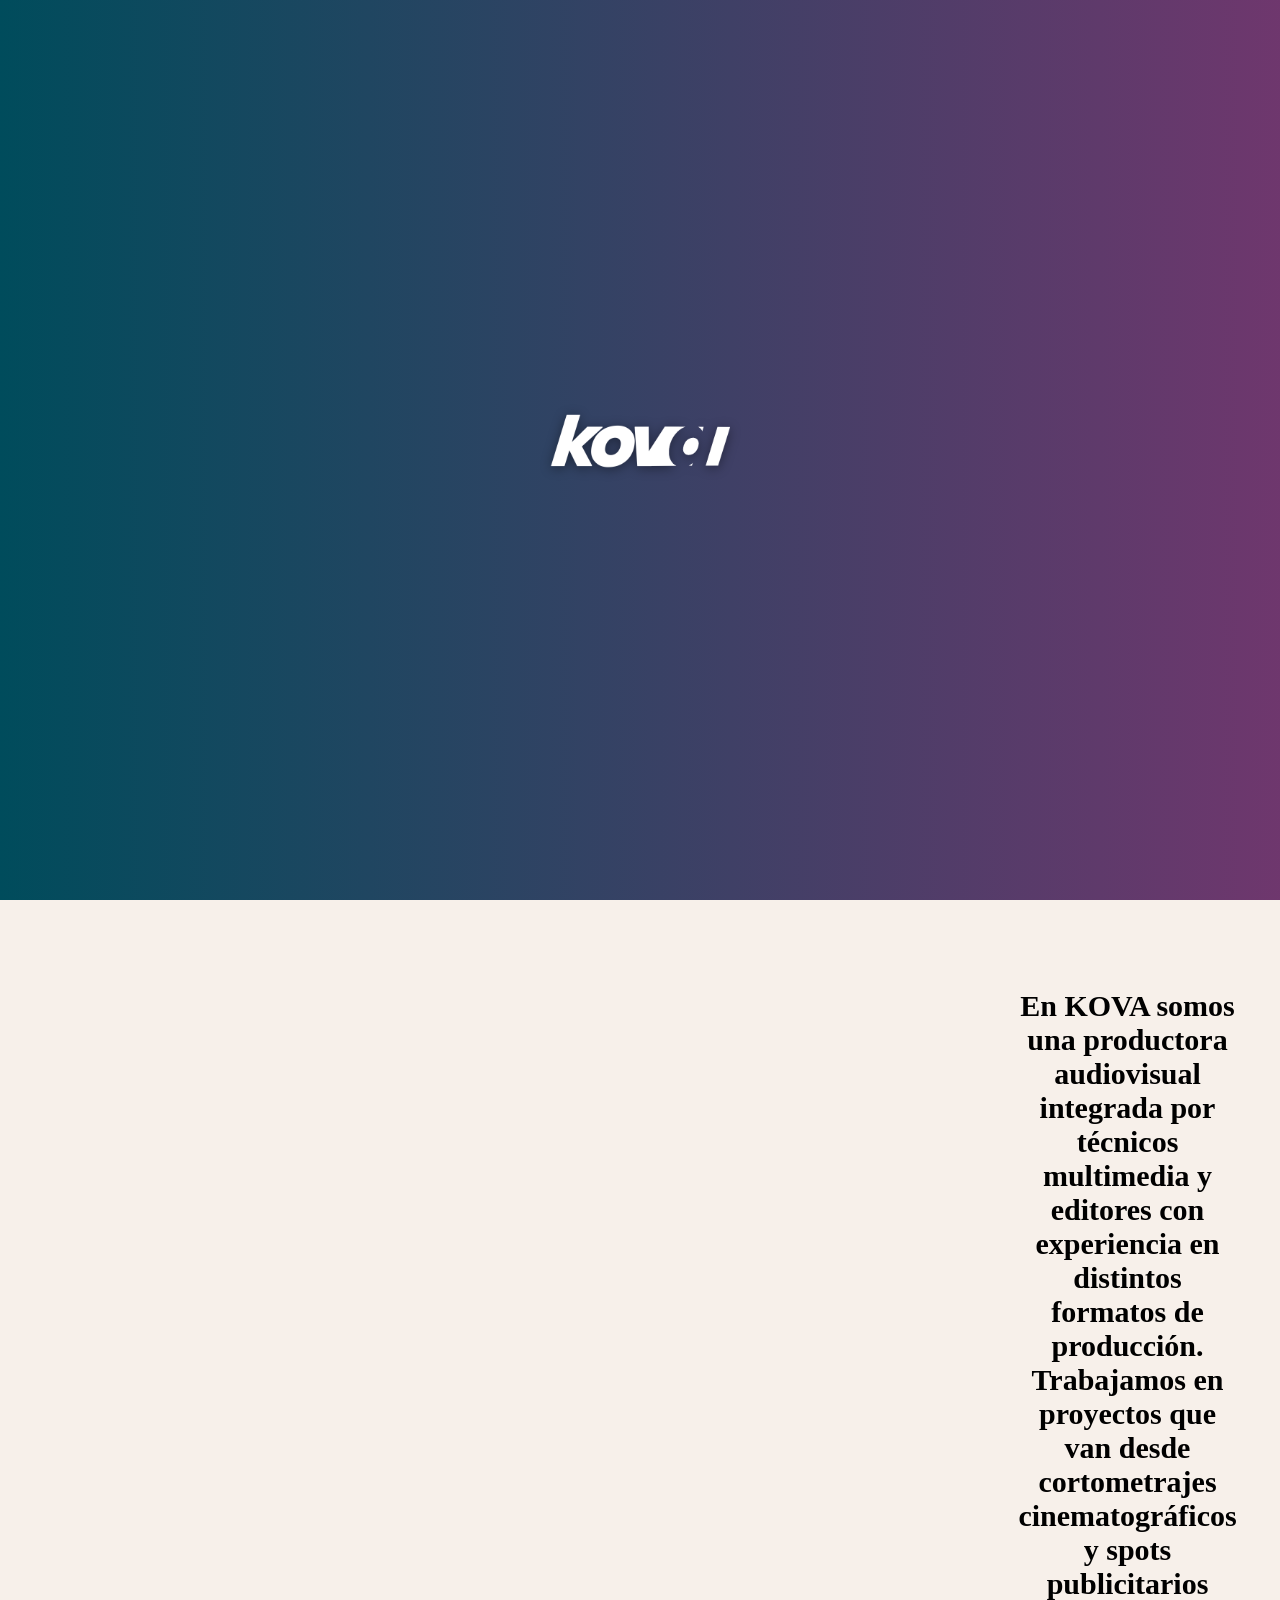
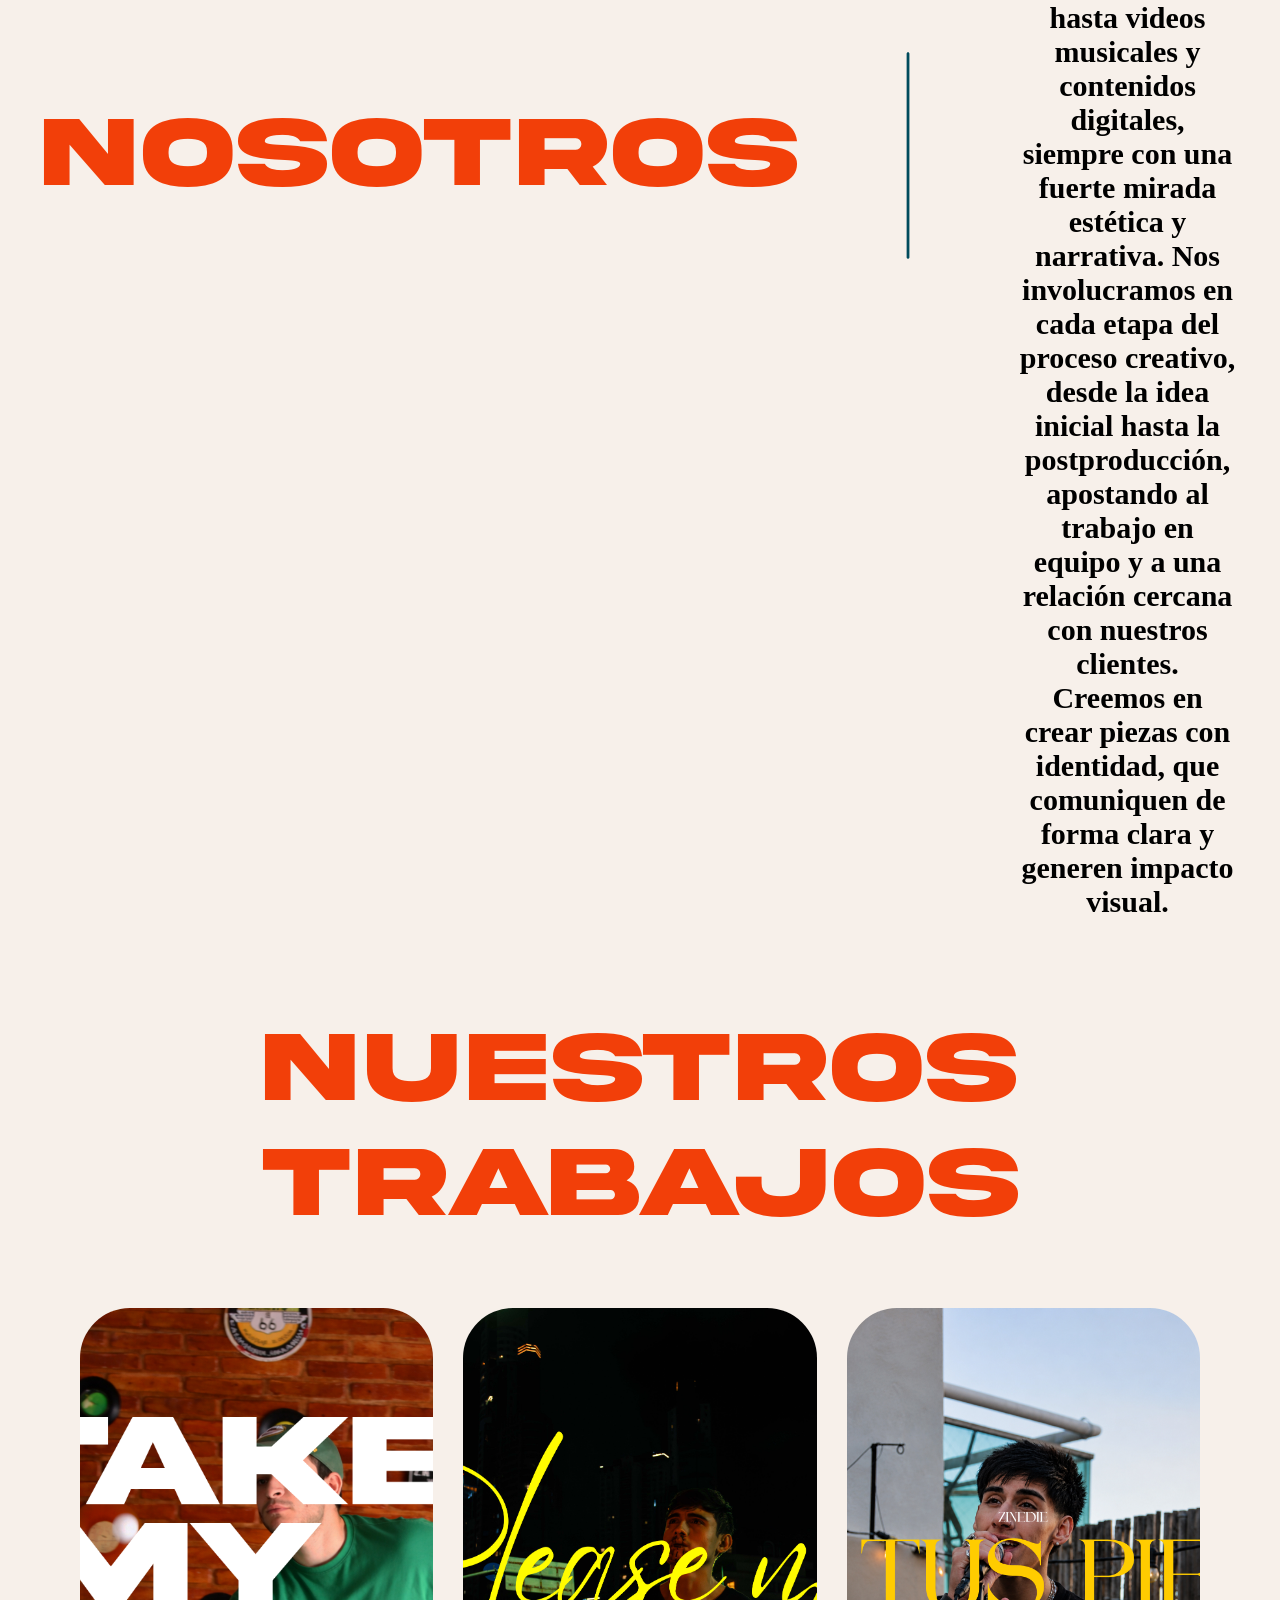
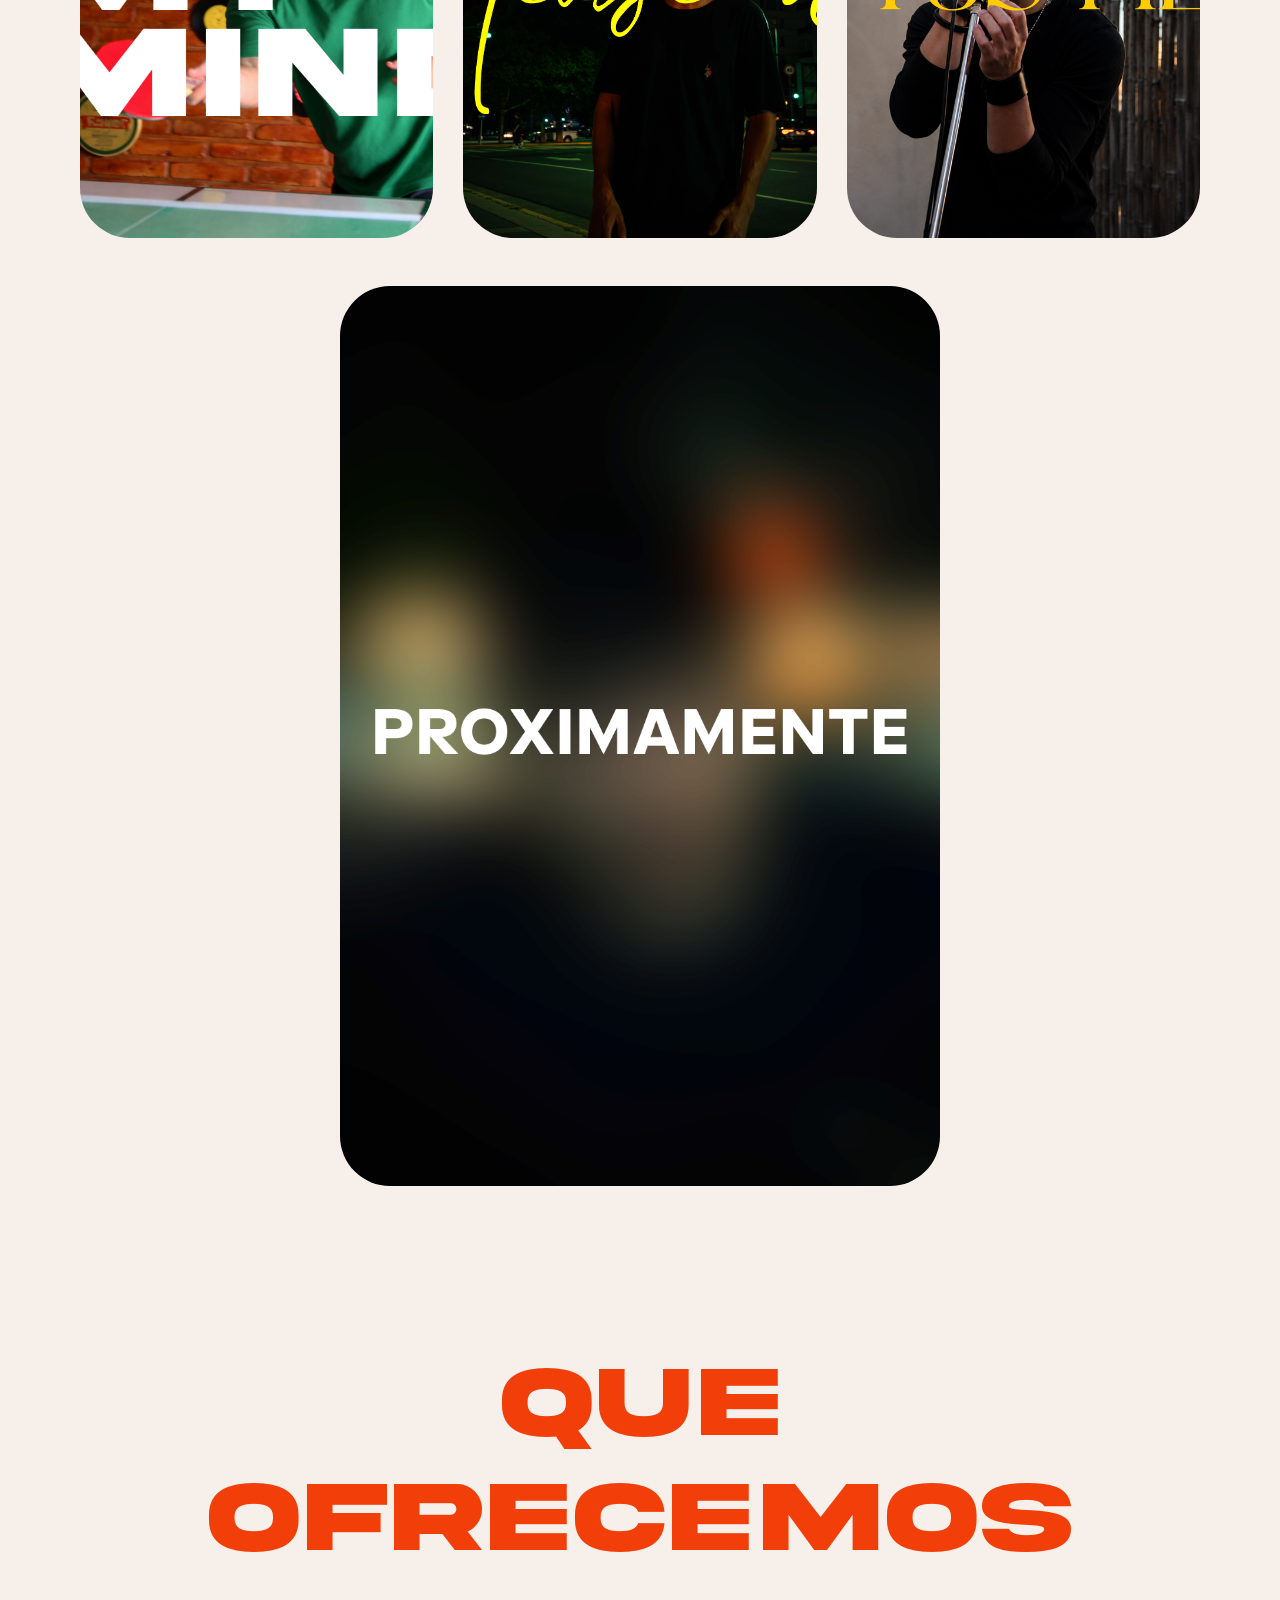
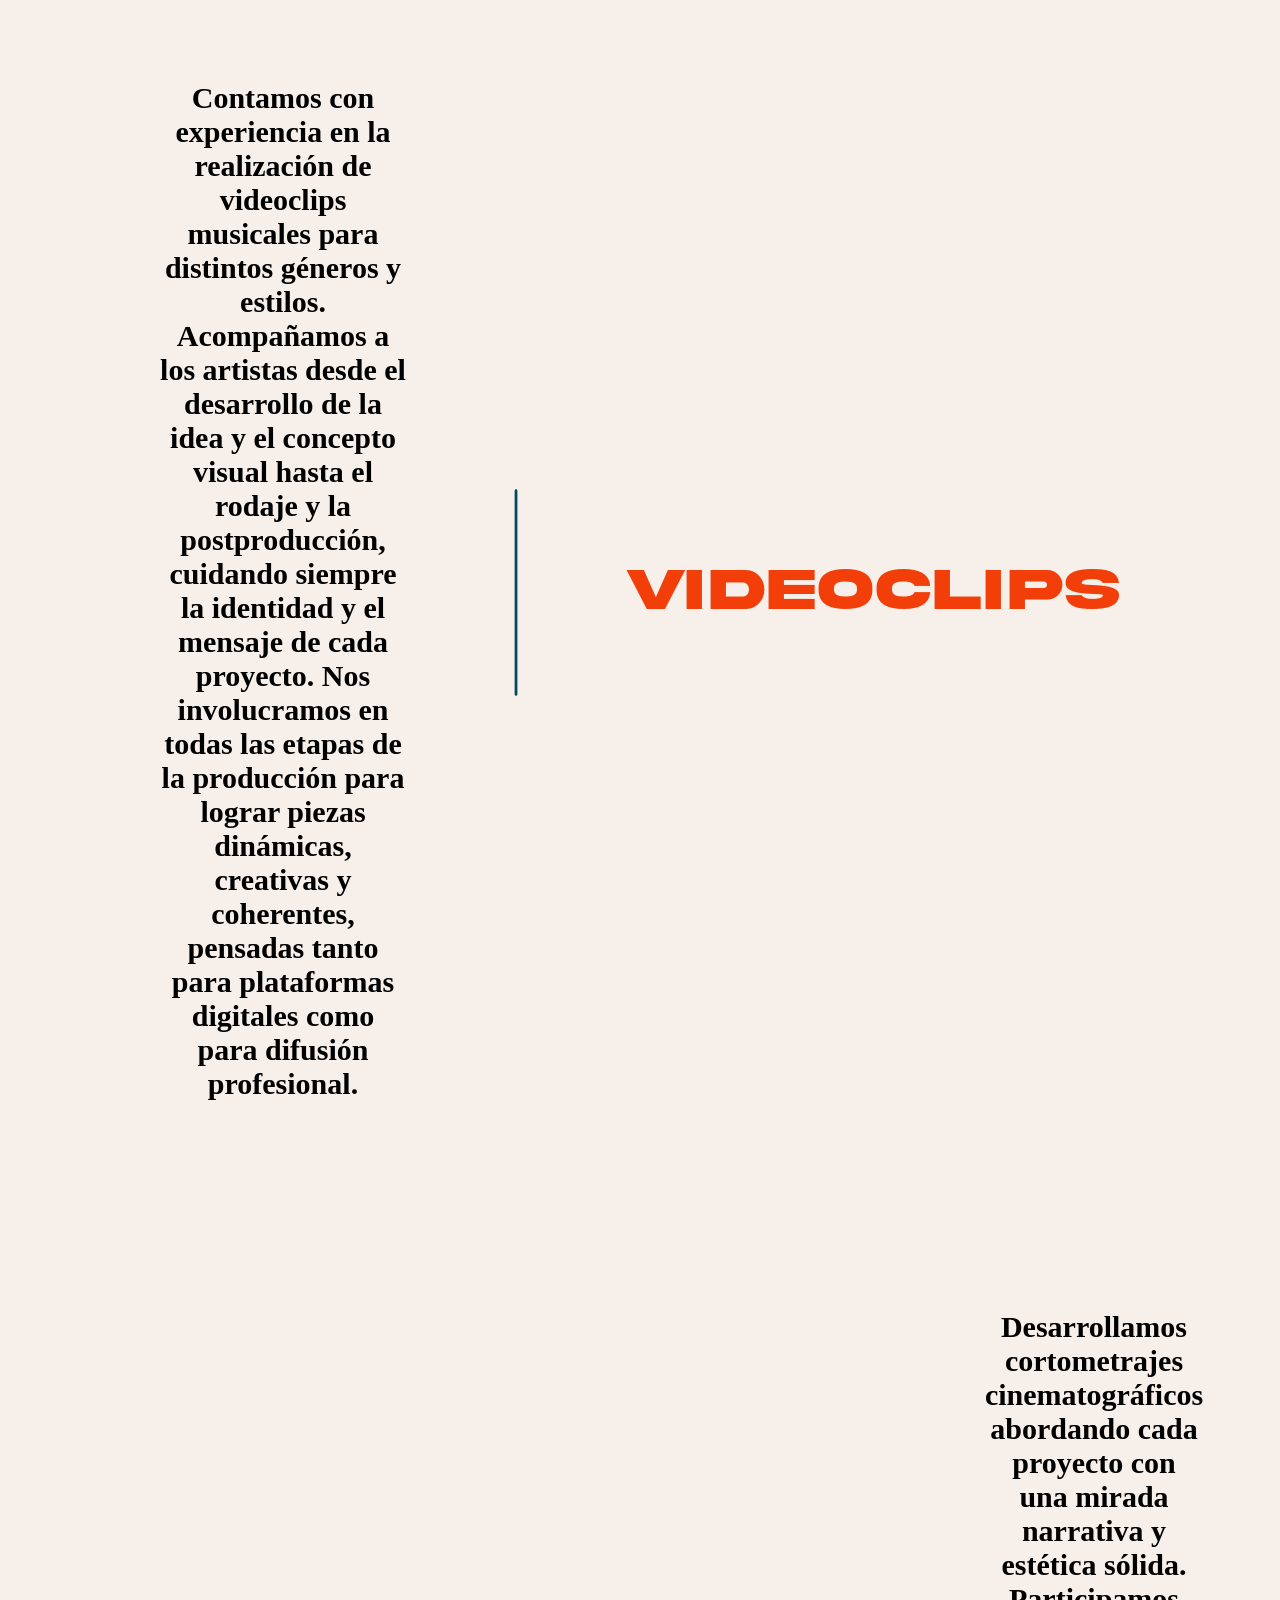
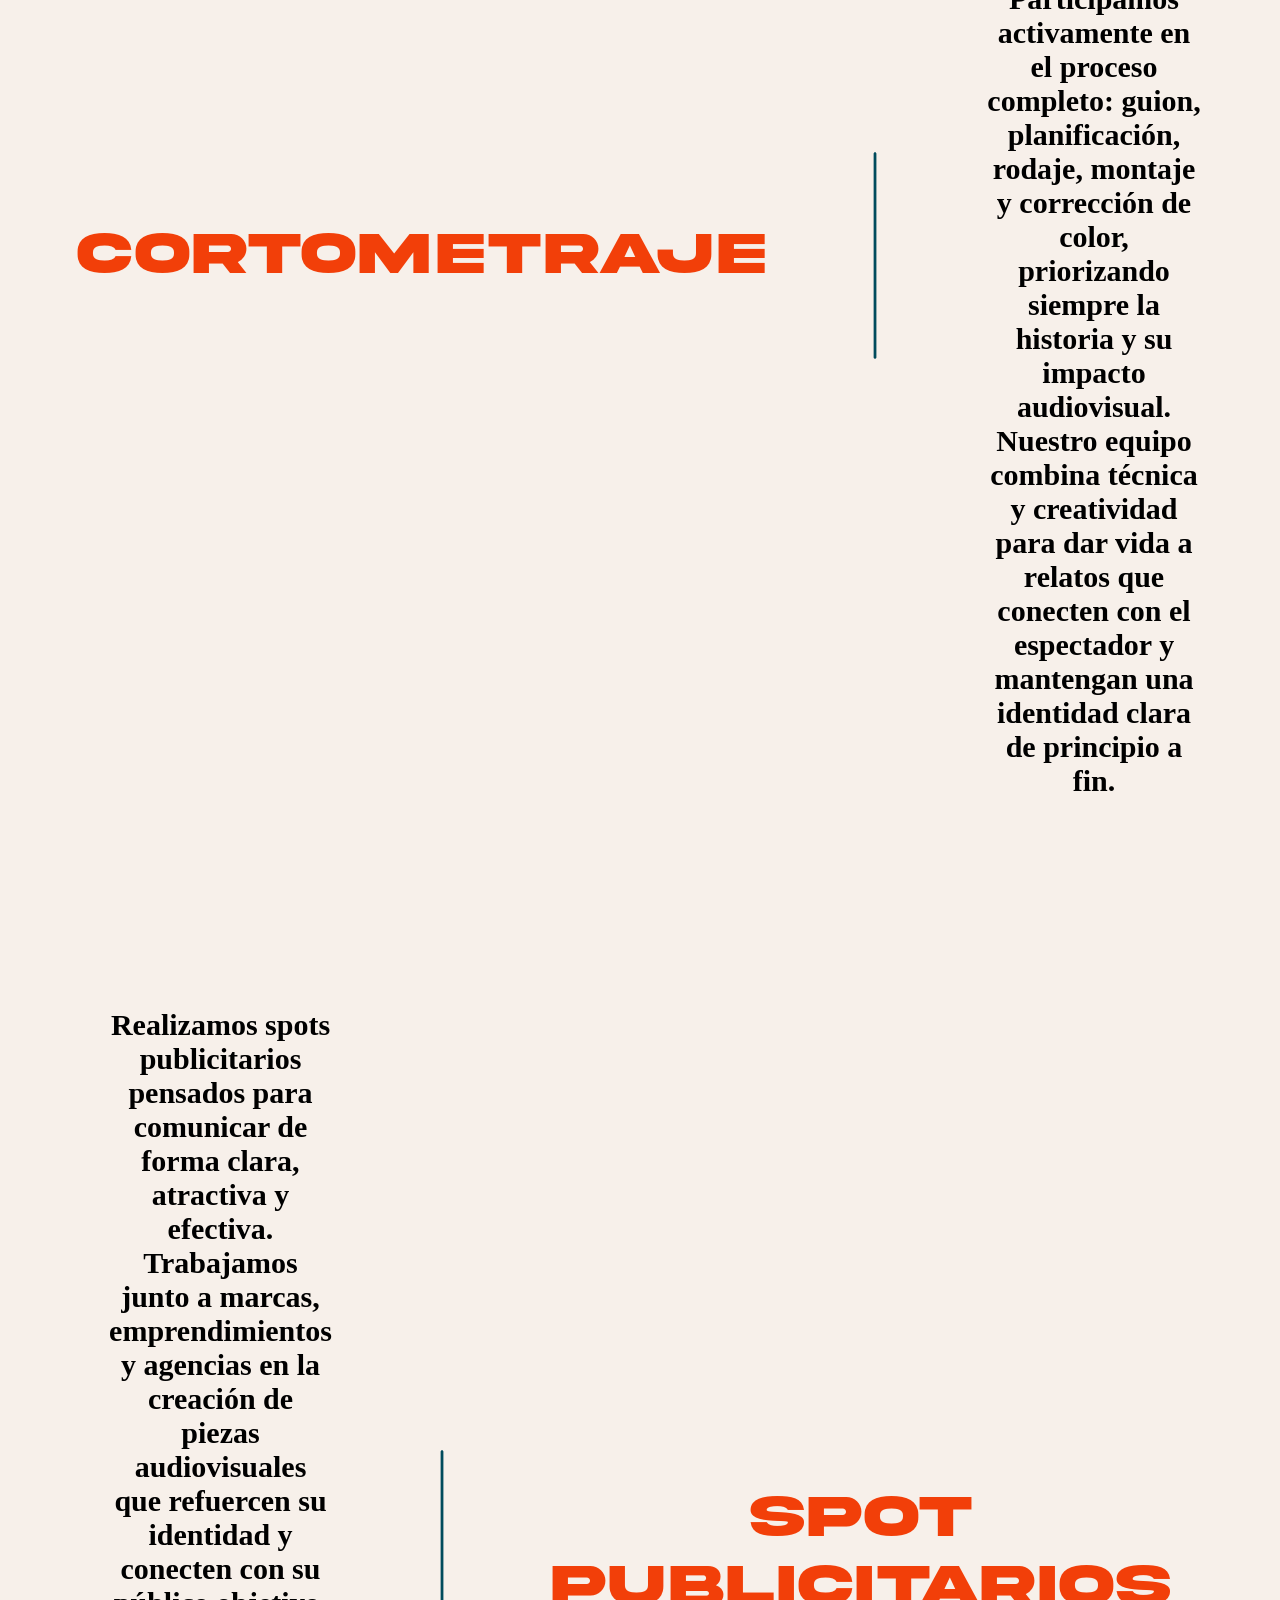
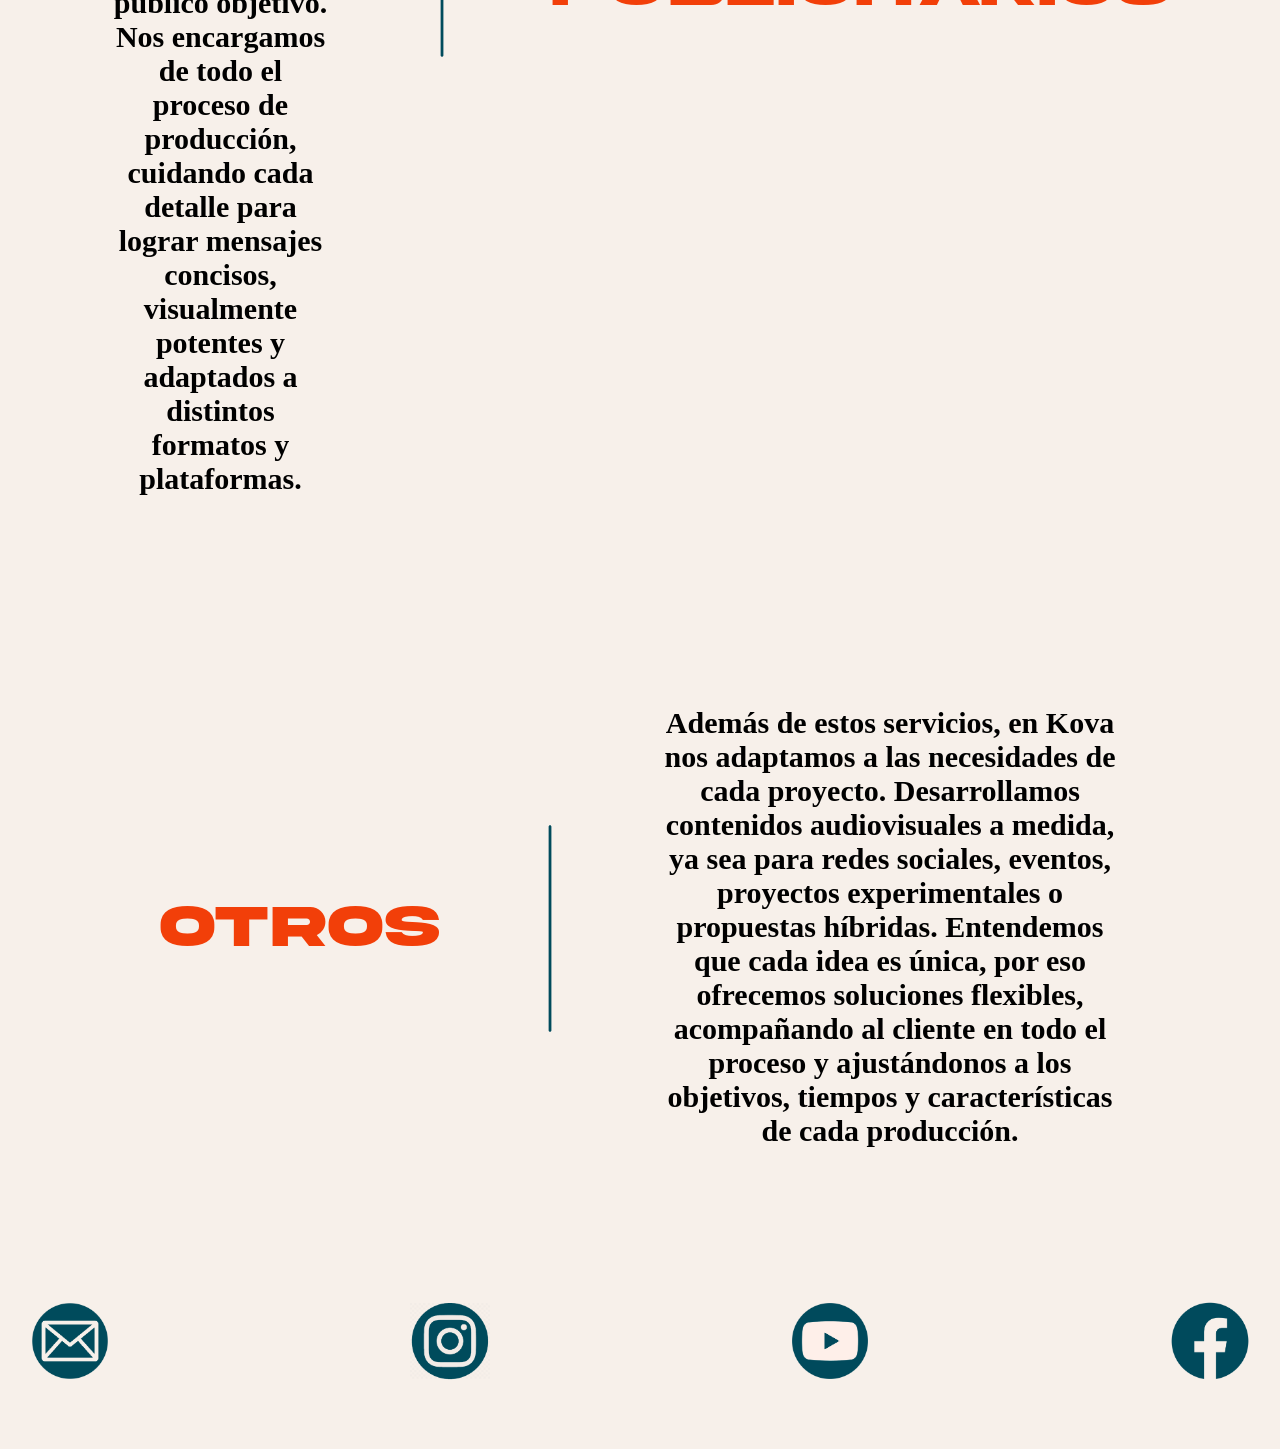
==== index.html @ efd44a4e "first commit" ====
<!DOCTYPE html>
<html lang="en">
<head>
    <meta charset="UTF-8">
    <meta name="viewport" content="width=device-width, initial-scale=1.0">
    <link rel="stylesheet" href="style.css">
    <title>Kova</title>
    <link rel="icon" href="./IMAGENES/KOVA PAGINA.png" type="image/png">
</head>

<body>

    <nav class="nav_animado_1">
        <a href="index.html"><img src="./IMAGENES/KOVA PNG.png" alt=""></a>
    </nav>   

  
        <div class="nosotros" data-reveal>
            <h1>NOSOTROS</h1>
            <img src="./IMAGENES/BARRA.png" alt="">
            <h2>En KOVA somos una productora audiovisual integrada por técnicos multimedia y editores con experiencia en distintos formatos de producción. Trabajamos en proyectos que van desde cortometrajes cinematográficos y spots publicitarios hasta videos musicales y contenidos digitales, siempre con una fuerte mirada estética y narrativa.  Nos involucramos en cada etapa del proceso creativo, desde la idea inicial hasta la postproducción, apostando al trabajo en equipo y a una relación cercana con nuestros clientes. Creemos en crear piezas con identidad, que comuniquen de forma clara y generen impacto visual.</h2>
        </div>


  
        <div class="trabajos" data-reveal >
            <h1 class="reveal">NUESTROS TRABAJOS</h1>
            <div class="trabajos_fila_1">
                <div class="prueba_1">
                    <a href="take_my_mind.html"><img src="./IMAGENES/PORTFOLIO/Take My Mind.jpg" class="prueba_1_fondo" alt=""></a>
                    <a href="take_my_mind.html"><img src="./IMAGENES/PORTFOLIO/Take My Mind titulo.png" class="prueba_1_titulo" alt=""></a>
                </div>
                <div class="prueba_2">
                    <a href="please_me.html"><img src="./IMAGENES/PORTFOLIO/Please Me.JPG" class="prueba_2_fondo" alt=""></a>
                    <a href="please_me.html"><img src="./IMAGENES/PORTFOLIO/Please Me titulo.png" class="prueba_2_titulo" alt=""></a>       
                </div>
                <div class="prueba_3">
                    <a href="a_tus_pies.html"><img src="./IMAGENES/PORTFOLIO/A Tus Pies.jpg" class="prueba_3_fondo" alt=""></a>    
                    <a href="a_tus_pies.html"><img src="./IMAGENES/PORTFOLIO/A Tus Pies titulo.png" class="prueba_3_titulo" alt=""></a>       
                </div>
            </div>  
            <div class="trabajos_fila_2">
                <div class="prueba_4">
                        <img src="./IMAGENES/PORTFOLIO/Upside Down 1.jpg" class="prueba_3_fondo" alt="">
                        <img src="./IMAGENES/PORTFOLIO/Proximamanete.png" class="prueba_3_titulo" alt="">   
                </div>
            </div>         
        </div>



        <div class="servicios" >
            <h1>QUE OFRECEMOS</h1>
            <div class="videoclips_venta" data-reveal>
                <h2>Contamos con experiencia en la realización de videoclips musicales para distintos géneros y estilos. Acompañamos a los artistas desde el desarrollo de la idea y el concepto visual hasta el rodaje y la postproducción, cuidando siempre la identidad y el mensaje de cada proyecto. Nos involucramos en todas las etapas de la producción para lograr piezas dinámicas, creativas y coherentes, pensadas tanto para plataformas digitales como para difusión profesional.</h2>
                <img src="./IMAGENES/BARRA.png" alt="">
                <h1>VIDEOCLIPS</h1>
            </div>
            <div class="cortometrajes_venta" data-reveal>
                <h1>CORTOMETRAJE</h1>
                <img src="./IMAGENES/BARRA.png" alt="">
                <h2>Desarrollamos cortometrajes cinematográficos abordando cada proyecto con una mirada narrativa y estética sólida. Participamos activamente en el proceso completo: guion, planificación, rodaje, montaje y corrección de color, priorizando siempre la historia y su impacto audiovisual. Nuestro equipo combina técnica y creatividad para dar vida a relatos que conecten con el espectador y mantengan una identidad clara de principio a fin.</h2>
            </div>
            <div class="publicidad_venta" data-reveal>
                <h2>Realizamos spots publicitarios pensados para comunicar de forma clara, atractiva y efectiva. Trabajamos junto a marcas, emprendimientos y agencias en la creación de piezas audiovisuales que refuercen su identidad y conecten con su público objetivo. Nos encargamos de todo el proceso de producción, cuidando cada detalle para lograr mensajes concisos, visualmente potentes y adaptados a distintos formatos y plataformas.</h2>
                <img src="./IMAGENES/BARRA.png" alt="">
                <h1>SPOT PUBLICITARIOS</h1>
            </div>
            <div class="otros_venta" data-reveal>
                <h1>OTROS</h1>
                <img src="./IMAGENES/BARRA.png" alt="">
                <h2>Además de estos servicios, en Kova nos adaptamos a las necesidades de cada proyecto. Desarrollamos contenidos audiovisuales a medida, ya sea para redes sociales, eventos, proyectos experimentales o propuestas híbridas. Entendemos que cada idea es única, por eso ofrecemos soluciones flexibles, acompañando al cliente en todo el proceso y ajustándonos a los objetivos, tiempos y características de cada producción.</h2>
            </div>
        </div>


        <div class="redes" data-reveal>
            <a href="mailto:studiokovaproducciones@gmail.com">
                <img src="./IMAGENES/CONTACTOS/Gmail.png" alt="mail">
            </a>
            <a href="https://www.instagram.com/kova.producciones/?utm_source=ig_web_button_share_sheet" target="_blank" rel="noopener noreferrer">
                <img src="./IMAGENES/CONTACTOS/Instagram.png" alt="">
            </a>
            <a href="https://www.youtube.com/@KOVAStudio1" target="_blank" rel="noopener noreferrer">
                <img src="./IMAGENES/CONTACTOS/Youtube.png" alt="facebook">
            </a>
            <a href="https://www.facebook.com/profile.php?id=61579450456750" target="_blank" rel="noopener noreferrer">
                <img src="./IMAGENES/CONTACTOS/Facebook.png" alt="facebook">
            </a>
        </div>

    <script>
        function reveal() {
            const elements = document.querySelectorAll("[data-reveal]");

            elements.forEach(el => {
            const windowHeight = window.innerHeight;
            const elementTop = el.getBoundingClientRect().top;
            const visible = 50;

            if (elementTop < windowHeight - visible) {
                el.classList.add("active");
            }
            });
        }

        window.addEventListener("scroll", reveal);
        reveal();
    </script>




</body>
</html>
---- style.css ----
body {
  margin: 0;
  min-height: 100vh;
  background-color: #f7f0ea;
  font-family: sans-serif;
  position: relative;
  overflow-x: hidden;
}

body::after {
  content: "";
  position: fixed;
  inset: 0;

  background-image: url("data:image/svg+xml,%3Csvg xmlns='http://www.w3.org/2000/svg' width='120' height='120'%3E%3Cfilter id='n'%3E%3CfeTurbulence type='fractalNoise' baseFrequency='0.9' numOctaves='3' stitchTiles='stitch'/%3E%3C/filter%3E%3Crect width='100%25' height='100%25' filter='url(%23n)' opacity='0.05'/%3E%3C/svg%3E");

  animation: grainMove 1.5s steps(2) infinite;
  pointer-events: none;
  z-index: -1;
}

@keyframes grainMove {
  0%   { transform: translate(0, 0); }
  25%  { transform: translate(-1px, 1px); }
  50%  { transform: translate(1px, -1px); }
  75%  { transform: translate(-1px, -1px); }
  100% { transform: translate(0, 0); }
}


@font-face {
  font-family: "Akira";
  src: url(./FONTS/akira_expanded/Akira\ Expanded\ Demo.otf);
}

@font-face {
  font-family: "Neuwelt";
  src: url("./FONTS/Neuwelt-Bold.otf") format("opentype");
  font-weight: normal;
  font-style: normal;
}

body h1{
  font-family: "Akira";
}

body h2{
  font-family: "Neuwelt";
  color: rgb(0, 0, 0);
}


html, body {
  overflow-x: auto;
  max-width: auto;
}

[data-reveal] {
  opacity: 0;
  transform: translateY(60px);
  transition: all 0.8s ease;
}

[data-reveal].active {
  opacity: 1;
  transform: translateY(0);
}


/*__________________________________________________________________________________________NAV__________________________________________________________________________________________________*/
.nav_animado_1 {
  position: sticky;
  top: 0;

  height: auto;
  min-height: 100vh;

  display: flex;
  align-items: center;
  justify-content: center;

  padding: 0 40px;

  background: linear-gradient(
    270deg,
    #1f92d4,
    #004C5C,
    #F23F09,
    #dd227f,
    #004C5C
  );
  background-size: 800% 800%;
  animation: gradienteNav 18s ease infinite;

  transition: height 0.4s ease;
  z-index: 1000;
}

.nav_animado {
  height: 80px; /* ajustá según tu nav */
  display: flex;
  align-items: center;
  justify-items: center;
  justify-content: center;
  text-align: center;
  margin-top: 0px;
  padding: 0 40px;
  background: linear-gradient(
    270deg,
    #1f92d4,
    #004C5C,
    #F23F09,
    #dd227f,
    #004C5C
  );
  background-size: 800% 800%;
  animation: gradienteNav 18s ease infinite;
}


@keyframes gradienteNav {
  0% {
    background-position: 0% 50%;
  }
  50% {
    background-position: 100% 50%;
  }
  100% {
    background-position: 0% 50%;
  }
}

nav img{
    width: 180px;
}

.nav_animado_1 img {
  filter: drop-shadow(0 2px 6px rgba(0,0,0,0.4));
}

.nav_animado img {
  filter: drop-shadow(0 2px 6px rgba(0,0,0,0.4));
}

/*__________________________________________________________________________________________NOSOTROS_____________________________________________________________________________________________*/


.nosotros {
  display: flex;
  justify-content: center;
  text-align: center;
  align-items: center;
  padding: 0 5rem;
  margin-top: 4rem;
}

.nosotros img{
    width: 220px;
}

.nosotros h1 {
    font-size: 100px;
    color: #F23F09;
}

.nosotros h2 {
  font-size: 30px;
}


/*__________________________________________________________________________________________PORTFOLIO____________________________________________________________________________________________*/
.trabajos {
  text-align: center;
}

.trabajos img {
  border-radius: 50px;
}

.trabajos h1 {
  font-size: 100px;
  color: #F23F09;;
}

.trabajos_fila_1 {
  padding: 0 5rem;
  display: flex;
  justify-content: center;
  gap: 30px;
}

.trabajos_fila_2 {
  padding: 0 5rem;
  display: flex;
  justify-content: center;
  gap: 30px;
  margin-top: 3rem;
}


/* CONTENEDOR */
.prueba_1 {
  position: relative;
  width: 600px; /* importante: mismo ancho que el fondo */
  overflow: hidden;
  transition: transform 0.4s ease;
}

/* IMAGEN DE FONDO */
.prueba_1_fondo {
  width: 100%;
  display: block;
  transition: filter 0.4s ease;
}

/* IMAGEN DE ARRIBA */
.prueba_1_titulo {
  position: absolute;
  top: 50%;
  left: 50%; /* 👈 ESTO FALTABA */
  transform: translate(-50%, -50%);
  width: 550px;
}

/* EFECTO HOVER */
.prueba_1:hover {
  transform: scale(1.05);
}

.prueba_1:hover .prueba_1_fondo {
  filter: grayscale(100%);
}

/* CONTENEDOR */
.prueba_2 {
  position: relative;
  width: 600px; /* importante: mismo ancho que el fondo */
  overflow: hidden;
  transition: transform 0.4s ease;
}

/* IMAGEN DE FONDO */
.prueba_2_fondo {
  width: 100%;
  display: block;
  transition: filter 0.4s ease;
}

/* IMAGEN DE ARRIBA */
.prueba_2_titulo {
  position: absolute;
  top: 50%;
  left: 50%; /* 👈 ESTO FALTABA */
  transform: translate(-50%, -50%);
  width: 550px;
}

/* EFECTO HOVER */
.prueba_2:hover {
  transform: scale(1.05);
}

.prueba_2:hover .prueba_2_fondo {
  filter: grayscale(100%);
}

/* CONTENEDOR */
.prueba_3 {
  position: relative;
  width: 600px; /* importante: mismo ancho que el fondo */
  overflow: hidden;
  transition: transform 0.4s ease;
}

/* IMAGEN DE FONDO */
.prueba_3_fondo {
  width: 100%;
  display: block;
  transition: filter 0.4s ease;
}

/* IMAGEN DE ARRIBA */
.prueba_3_titulo {
  position: absolute;
  top: 50%;
  left: 50%; /* 👈 ESTO FALTABA */
  transform: translate(-50%, -50%);
  width: 550px;
}

/* EFECTO HOVER */
.prueba_3:hover {
  transform: scale(1.05);
}

.prueba_3:hover .prueba_3_fondo {
  filter: grayscale(100%);
}


/* CONTENEDOR */
.prueba_4 {
  position: relative;
  width: 600px; /* importante: mismo ancho que el fondo */
  overflow: hidden;
  transition: transform 0.4s ease;
}

/* IMAGEN DE FONDO */
.prueba_4_fondo {
  width: 100%;
  display: block;
  transition: filter 0.4s ease;
}

/* IMAGEN DE ARRIBA */
.prueba_4_titulo {
  position: absolute;
  top: 50%;
  left: 50%; /* 👈 ESTO FALTABA */
  transform: translate(-50%, -50%);
  width: 300px;
}

/* EFECTO HOVER */
.prueba_4:hover {
  transform: scale(1.05);
}

.prueba_4:hover .prueba_4_fondo {
  filter: grayscale(100%);
}


/* CONTENEDOR */
.prueba_5 {
  position: relative;
  width: 600px; /* importante: mismo ancho que el fondo */
  overflow: hidden;
  transition: transform 0.4s ease;
}

/* IMAGEN DE FONDO */
.prueba_5_fondo {
  width: 100%;
  display: block;
  transition: filter 0.4s ease;
}

/* IMAGEN DE ARRIBA */
.prueba_5_titulo {
  position: absolute;
  top: 50%;
  left: 50%; /* 👈 ESTO FALTABA */
  transform: translate(-50%, -50%);
  width: 300px;
}

/* EFECTO HOVER */
.prueba_5:hover {
  transform: scale(1.05);
}

.prueba_5:hover .prueba_5_fondo {
  filter: grayscale(100%);
}

/* CONTENEDOR */
.prueba_6 {
  position: relative;
  width: 600px; /* importante: mismo ancho que el fondo */
  overflow: hidden;
  transition: transform 0.4s ease;
}

/* IMAGEN DE FONDO */
.prueba_6_fondo {
  width: 100%;
  display: block;
  transition: filter 0.4s ease;
}

/* IMAGEN DE ARRIBA */
.prueba_6_titulo {
  position: absolute;
  top: 50%;
  left: 50%; /* 👈 ESTO FALTABA */
  transform: translate(-50%, -50%);
  width: 300px;
}

/* EFECTO HOVER */
.prueba_6:hover {
  transform: scale(1.05);
}

.prueba_6:hover .prueba_6_fondo {
  filter: grayscale(100%);
}


/*__________________________________________________________________________________________OFRECEMOS____________________________________________________________________________________________*/


.servicios {
    justify-content: center;
    text-align: center;
    align-items: center;
    padding: 0 5rem;
    margin-top: 10rem;
}

.servicios h1{
  font-size: 100px;
  color: #F23F09;
}

.servicios h2{
  font-size: 30px;
}

.servicios img{
  width: 220px;
}

.videoclips_venta {
  display: flex;
  justify-content: center;
  text-align: center;
  align-items: center;
  padding: 0 5rem;
  margin-top: 5rem;
}

.videoclips_venta h1{
  font-size: 60px;
}

.cortometrajes_venta {
  display: flex;
  justify-content: center;
  text-align: center;
  align-items: center;
  padding: 0 5rem;
  margin-top: 10rem;
}

.cortometrajes_venta h1{
  font-size: 60px;
}

.publicidad_venta {
  display: flex;
  justify-content: center;
  text-align: center;
  align-items: center;
  padding: 0 5rem;
  margin-top: 10rem;
}

.publicidad_venta h1{
  font-size: 60px;
}

.otros_venta {
  display: flex;
  justify-content: center;
  text-align: center;
  align-items: center;
  padding: 0 5rem;
  margin-top: 10rem;
}

.otros_venta h1{
  font-size: 60px;
}


/*__________________________________________________________________________________________CONTACTOS____________________________________________________________________________________________*/


.redes {
  display: flex;
  justify-content: center;
  align-items: center;
  margin-top: 8rem;
  gap: 300px;
  margin-bottom: 4rem;
}

.redes img {
  width: 80px;
  transition: transform 0.3s ease; /* animación suave */
  cursor: pointer; /* opcional, indica que es interactivo */
}

.redes img:hover {
  transform: scale(1.2); /* agranda la imagen */
}



/*==============================================================================================CELULAR==========================================================================================*/


@media (max-width: 768px) {

  /* -------- FONDO -------- */
  body::after {
    animation: none;
    opacity: 0.025;
  }

  /* -------- NAV -------- */
  .nav_animado {
    height: 64px;
    padding: 0 16px;
  }

  nav img {
    width: 140px;
  }

  /* -------- INICIO -------- */
  .inicio {
    margin-top: 12rem;
    margin-bottom: 12rem;
  }

  /* -------- NOSOTROS -------- */
  .nosotros {
    flex-direction: column;
    margin: 0;
    padding: 2.5rem 1.5rem;
    gap: 1.5rem;
  }

  .nosotros h1 {
    font-size: 48px;
  }

  .nosotros h2 {
    font-size: 18px;
    line-height: 1.6;
  }

  .nosotros img {
    width: 140px;
  }

  /* -------- PORTFOLIO -------- */
  .trabajos h1 {
    font-size: 48px;
  }

  .trabajos_fila_1,
  .trabajos_fila_2 {
    flex-direction: column;
    margin: 0;
    gap: 2rem;
  }

  .prueba_1,
  .prueba_2,
  .prueba_3,
  .prueba_4,
  .prueba_5,
  .prueba_6 {
    width: 100%;
    max-width: 320px;
    margin: 0 auto;
  }

  .prueba_1_titulo,
  .prueba_2_titulo,
  .prueba_3_titulo,
  .prueba_4_titulo,
  .prueba_5_titulo,
  .prueba_6_titulo {
    width: 220px;
  }

  .trabajos_fila_1,
  .trabajos_fila_2 {
    display: flex;
    flex-direction: column;
    gap: 2rem; /* separación ENTRE imágenes */
  }

    .trabajos_fila_1 {
    margin-bottom: 2rem;
  }

  /* -------- SERVICIOS -------- */
  .servicios,
  .videoclips_venta,
  .cortometrajes_venta,
  .publicidad_venta,
  .otros_venta {
    flex-direction: column;
    margin: 0;
    padding: 2.5rem 1.5rem;
    gap: 1.5rem;
  }

  .servicios h1 {
    font-size: 35px;
  }

  .servicios h2 {
    font-size: 18px;
    line-height: 1.6;
  }

  .videoclips_venta h1,
  .cortometrajes_venta h1,
  .publicidad_venta h1,
  .otros_venta h1 {
    font-size: 25px;
    text-align: center;
    max-width: 100%;
  }

  .servicios img {
    width: 140px;
  }

  /* -------- REDES -------- */
  .redes {
    flex-direction: row;
    justify-content: center;
    gap: 2.5rem;
    margin-top: 4rem;
    margin-bottom: 4rem;
  }

  .redes img {
    width: 60px;
  }

  .nosotros img,
  .servicios img,
  .videoclips_venta img,
  .cortometrajes_venta img,
  .publicidad_venta img,
  .otros_venta img {
    display: none;
  }

  .nosotros h1::after,
  .servicios h1::after,
  .videoclips_venta h1::after,
  .cortometrajes_venta h1::after,
  .publicidad_venta h1::after,
  .otros_venta h1::after {
    content: "";
    display: block;
    width: 40px;
    height: 2px;
    background-color: #1f92d4;
    margin: 1rem auto;
  }

    .videoclips_venta h1,
  .cortometrajes_venta h1,
  .publicidad_venta h1,
  .otros_venta h1 {
    order: 1;
  }

  .videoclips_venta img,
  .cortometrajes_venta img,
  .publicidad_venta img,
  .otros_venta img {
    order: 2;
  }

  .videoclips_venta h2,
  .cortometrajes_venta h2,
  .publicidad_venta h2,
  .otros_venta h2 {
    order: 3;
  }

  

}


/*==============================================================================================TAKE MY MIND==========================================================================================*/


.take_my_mind_video {
  position: relative;
  width: 100%;
  height: 60rem;
  cursor: pointer;
  overflow: hidden;
}

.take_my_mind_thumbnail {
  width: 100%;
  height: 100%;
  object-fit: cover;
  display: block;
}

.take_my_mind_video_boton {
  position: absolute;
  top: 50%;
  left: 50%;
  width: 80px;
  height: 80px;
  background: rgba(0, 0, 0, 0.6);
  border-radius: 50%;
  transform: translate(-50%, -50%);
}

.take_my_mind_video_boton::before {
  content: "";
  position: absolute;
  left: 32px;
  top: 22px;
  border-style: solid;
  border-width: 18px 0 18px 28px;
  border-color: transparent transparent transparent white;
}

.imagen_inicio_take_my_mind {
  position: relative;
}

.fondo_inicio_take_my_mind img {
  width: 100%;
  display: block;
}

.titulo_inicio_take_my_mind {
  position: absolute;
  top: 50%;
  left: 50%;
  transform: translate(-50%, -50%);
  z-index: 2;
}

.descripcion_take_my_mind {
  margin: 5rem;
  
  display: flex;
  flex-direction: column;
  gap: 60px; /* separación entre bloques */
}

.descripcion_take_my_mind h2 {
  font-size: 30px;
}

.descripcion_1_take_my_mind,
.descripcion_2_take_my_mind {
  display: flex;
  align-items: center;
  gap: 40px;
}

.descripcion_1_take_my_mind h2,
.descripcion_2_take_my_mind h2 {
  flex: 1;
}

.descripcion_1_take_my_mind img,
.descripcion_2_take_my_mind img {
  width: 1000px;
  height: auto;
  border-radius: 50px;
}

/* ========================= */
/* 📱 MOBILE (hasta 768px) */
/* ========================= */
@media (max-width: 768px) {

  /* NAV */
  .nav_animado img {
    width: 120px;
  }

  /* IMAGEN INICIO */
  .titulo_inicio_take_my_mind img {
    width: 80%;
  }

  /* DESCRIPCIÓN */
  .descripcion_take_my_mind {
    margin: 2rem 1rem;
    gap: 40px;
  }

  .descripcion_take_my_mind h2 {
    font-size: 18px;
    line-height: 1.5;
  }

  .descripcion_1_take_my_mind,
  .descripcion_2_take_my_mind {
    flex-direction: column;
    gap: 20px;
  }

  .descripcion_1_take_my_mind img,
  .descripcion_2_take_my_mind img {
    width: 100%;
    border-radius: 20px;
  }

  /* VIDEO */
  .take_my_mind_video {
    height: 250px; /* mucho más chico para celular */
  }

  .take_my_mind_video_boton {
    width: 60px;
    height: 60px;
  }

  .take_my_mind_video_boton::before {
    left: 24px;
    top: 18px;
    border-width: 14px 0 14px 22px;
  }
}


/* ========================= */
/* 📲 TABLET (769px - 1024px) */
/* ========================= */
@media (max-width: 1024px) {

  .descripcion_take_my_mind {
    margin: 3rem;
  }

  .descripcion_take_my_mind h2 {
    font-size: 22px;
  }

  .descripcion_1_take_my_mind img,
  .descripcion_2_take_my_mind img {
    width: 100%;
  }

  .take_my_mind_video {
    height: 400px;
  }
}


/*==============================================================================================PLEASE ME==========================================================================================*/


.please_me_video {
  position: relative;
  width: 100%;
  height: 60rem;
  cursor: pointer;
  overflow: hidden;
}

.please_me_thumbnail {
  width: 100%;
  height: 100%;
  object-fit: cover;
  display: block;
}

.please_me_video_boton {
  position: absolute;
  top: 50%;
  left: 50%;
  width: 80px;
  height: 80px;
  background: rgba(0, 0, 0, 0.6);
  border-radius: 50%;
  transform: translate(-50%, -50%);
}

.please_me_video_boton::before {
  content: "";
  position: absolute;
  left: 32px;
  top: 22px;
  border-style: solid;
  border-width: 18px 0 18px 28px;
  border-color: transparent transparent transparent white;
}

.imagen_inicio_please_me {
  position: relative;
}

.fondo_inicio_please_me img {
  width: 100%;
  display: block;
}

.titulo_inicio_please_me {
  position: absolute;
  top: 50%;
  left: 50%;
  transform: translate(-50%, -50%);
  z-index: 2;
}

.titulo_inicio_please_me img {
  width: 70rem;
}

.descripcion_please_me {
  margin: 5rem;
  
  display: flex;
  flex-direction: column;
  gap: 60px; /* separación entre bloques */
}

.descripcion_please_me h2 {
  font-size: 30px;
}

.descripcion_1_please_me,
.descripcion_2_please_me {
  display: flex;
  align-items: center;
  gap: 40px;
}

.descripcion_1_please_me h2,
.descripcion_2_please_me h2 {
  flex: 1;
}

.descripcion_1_please_me img,
.descripcion_2_please_me img {
  width: 1000px;
  height: auto;
  border-radius: 50px;
}

/* ===== CARRUSEL ===== */
.carousel {
  position: relative;
  overflow: hidden;
}

.carousel_track {
  display: flex;
  transition: transform 0.5s ease; /* animación suave */
}

.carousel_img {
  min-width: 100%;
  height: 100%;
  object-fit: contain; /* 👈 clave */
  background: black; /* opcional, relleno */
}

/* BOTONES */
.carousel_btn {
  position: absolute;
  top: 50%;
  transform: translateY(-50%);
  
  width: 50px;
  height: 50px;
  
  display: flex;
  align-items: center;     /* 👈 centra vertical */
  justify-content: center; /* 👈 centra horizontal */

  background: rgba(0,0,0,0.4);
  color: white;
  border: none;
  border-radius: 50%;
  font-size: 28px;
  line-height: 1; /* 👈 importante para centrar el símbolo */

  cursor: pointer;
  z-index: 10;

  transition: transform 0.25s ease, background 0.25s ease;

  padding: 0; /* ❌ sacamos el padding */
}

.carousel_btn:hover {
  transform: translateY(-50%) scale(1.2); /* 👈 se agranda */
  background: rgba(0,0,0,0.7); /* opcional: más visible */
}

.carousel_btn.prev {
  left: 20px;
}

.carousel_btn.next {
  right: 20px;
}

/* ===== LIGHTBOX ===== */
.lightbox {
  position: fixed;
  top: 0;
  left: 0;
  width: 100%;
  height: 100%;
  background: rgba(0,0,0,0.9);
  display: none;
  justify-content: center;
  align-items: center;
  z-index: 999;
}

.lightbox img {
  max-width: 90%;
  max-height: 90%;
  border-radius: 20px;
}

.lightbox.active {
  display: flex;
}

/* CRUZ */
.close {
  position: absolute;
  top: 30px;
  right: 40px;
  font-size: 40px;
  color: white;
  cursor: pointer;
}

/* 📱 MOBILE */
@media (max-width: 768px) {

  /* TEXTOS */
  .descripcion_please_me {
    margin: 2rem;
    gap: 30px;
  }

  .descripcion_please_me h2 {
    font-size: 18px;
    line-height: 1.5;
  }

  /* BLOQUES → vertical */
  .descripcion_1_please_me,
  .descripcion_2_please_me {
    flex-direction: column;
    gap: 20px;
  }

  /* IMÁGENES */
  .descripcion_1_please_me img,
  .descripcion_2_please_me img {
    width: 100%;
    border-radius: 20px;
  }

  /* VIDEO */
  .please_me_video {
    height: 250px;
  }

  /* BOTÓN VIDEO */
  .please_me_video_boton {
    width: 50px;
    height: 50px;
  }

  .please_me_video_boton::before {
    left: 18px;
    top: 14px;
    border-width: 12px 0 12px 18px;
  }

  /* CARRUSEL BOTONES */
  .carousel_btn {
    width: 35px;
    height: 35px;
    font-size: 20px;
  }

}



/*===============================================================================A TUS PIES====================================================================================*/


.a_tus_pies_video {
  position: relative;
  width: 100%;
  height: 60rem;
  cursor: pointer;
  overflow: hidden;
}

.a_tus_pies_thumbnail {
  width: 100%;
  height: 100%;
  object-fit: cover;
  display: block;
}

.a_tus_pies_video_boton {
  position: absolute;
  top: 50%;
  left: 50%;
  width: 80px;
  height: 80px;
  background: rgba(0, 0, 0, 0.6);
  border-radius: 50%;
  transform: translate(-50%, -50%);
}

.a_tus_pies_video_boton::before {
  content: "";
  position: absolute;
  left: 32px;
  top: 22px;
  border-style: solid;
  border-width: 18px 0 18px 28px;
  border-color: transparent transparent transparent white;
}

.imagen_inicio_a_tus_pies {
  position: relative;
}

.fondo_inicio_a_tus_pies img {
  width: 100%;
  display: block;
}

.titulo_inicio_a_tus_pies {
  position: absolute;
  top: 50%;
  left: 50%;
  transform: translate(-50%, -50%);
  z-index: 2;
}

.titulo_inicio_a_tus_pies img {
  width: 70rem;
}

.descripcion_a_tus_pies {
  margin: 5rem;
  
  display: flex;
  flex-direction: column;
  gap: 60px; /* separación entre bloques */
}

.descripcion_a_tus_pies h2 {
  font-size: 30px;
}

.descripcion_1_a_tus_pies,
.descripcion_2_a_tus_pies {
  display: flex;
  align-items: center;
  gap: 40px;
}

.descripcion_1_a_tus_pies h2,
.descripcion_2_a_tus_pies h2 {
  flex: 1;
}

.descripcion_1_a_tus_pies img,
.descripcion_2_a_tus_pies img {
  width: 1000px;
  height: auto;
  border-radius: 50px;
}


/* 📱 MOBILE */
@media (max-width: 768px) {

  /* TEXTOS */
  .descripcion_a_tus_pies {
    margin: 2rem;
    gap: 30px;
  }

  .descripcion_a_tus_pies h2 {
    font-size: 18px;
    line-height: 1.5;
  }

  /* BLOQUES → vertical */
  .descripcion_1_a_tus_pies,
  .descripcion_2_a_tus_pies {
    flex-direction: column;
    gap: 20px;
  }

  /* IMÁGENES */
  .descripcion_1_a_tus_pies img,
  .descripcion_2_a_tus_pies img {
    width: 100%;
    border-radius: 20px;
  }

  /* VIDEO */
  .a_tus_pies_video {
    height: 250px;
  }

  /* BOTÓN VIDEO */
  .a_tus_pies_video_boton {
    width: 50px;
    height: 50px;
  }

  .a_tus_pies_video_boton::before {
    left: 18px;
    top: 14px;
    border-width: 12px 0 12px 18px;
  }

  /* CARRUSEL BOTONES */
  .carousel_btn {
    width: 35px;
    height: 35px;
    font-size: 20px;
  }

}
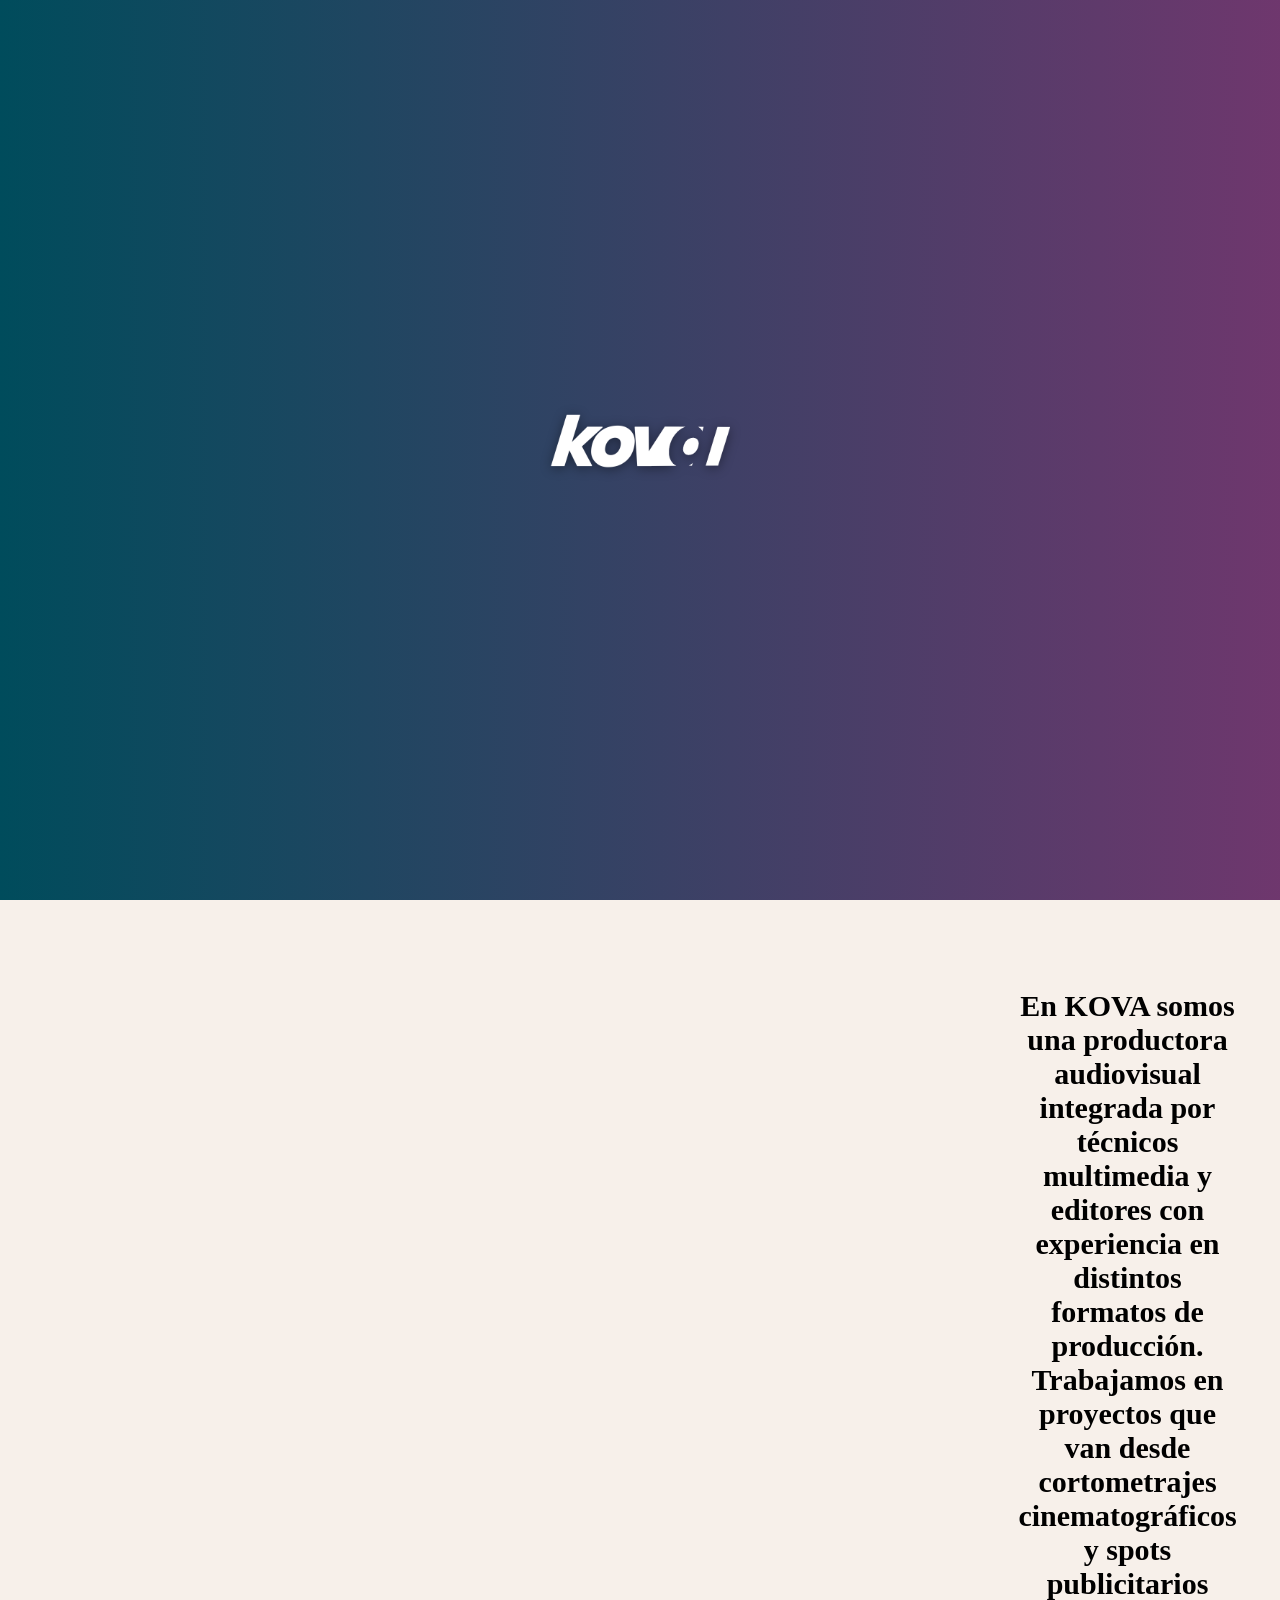
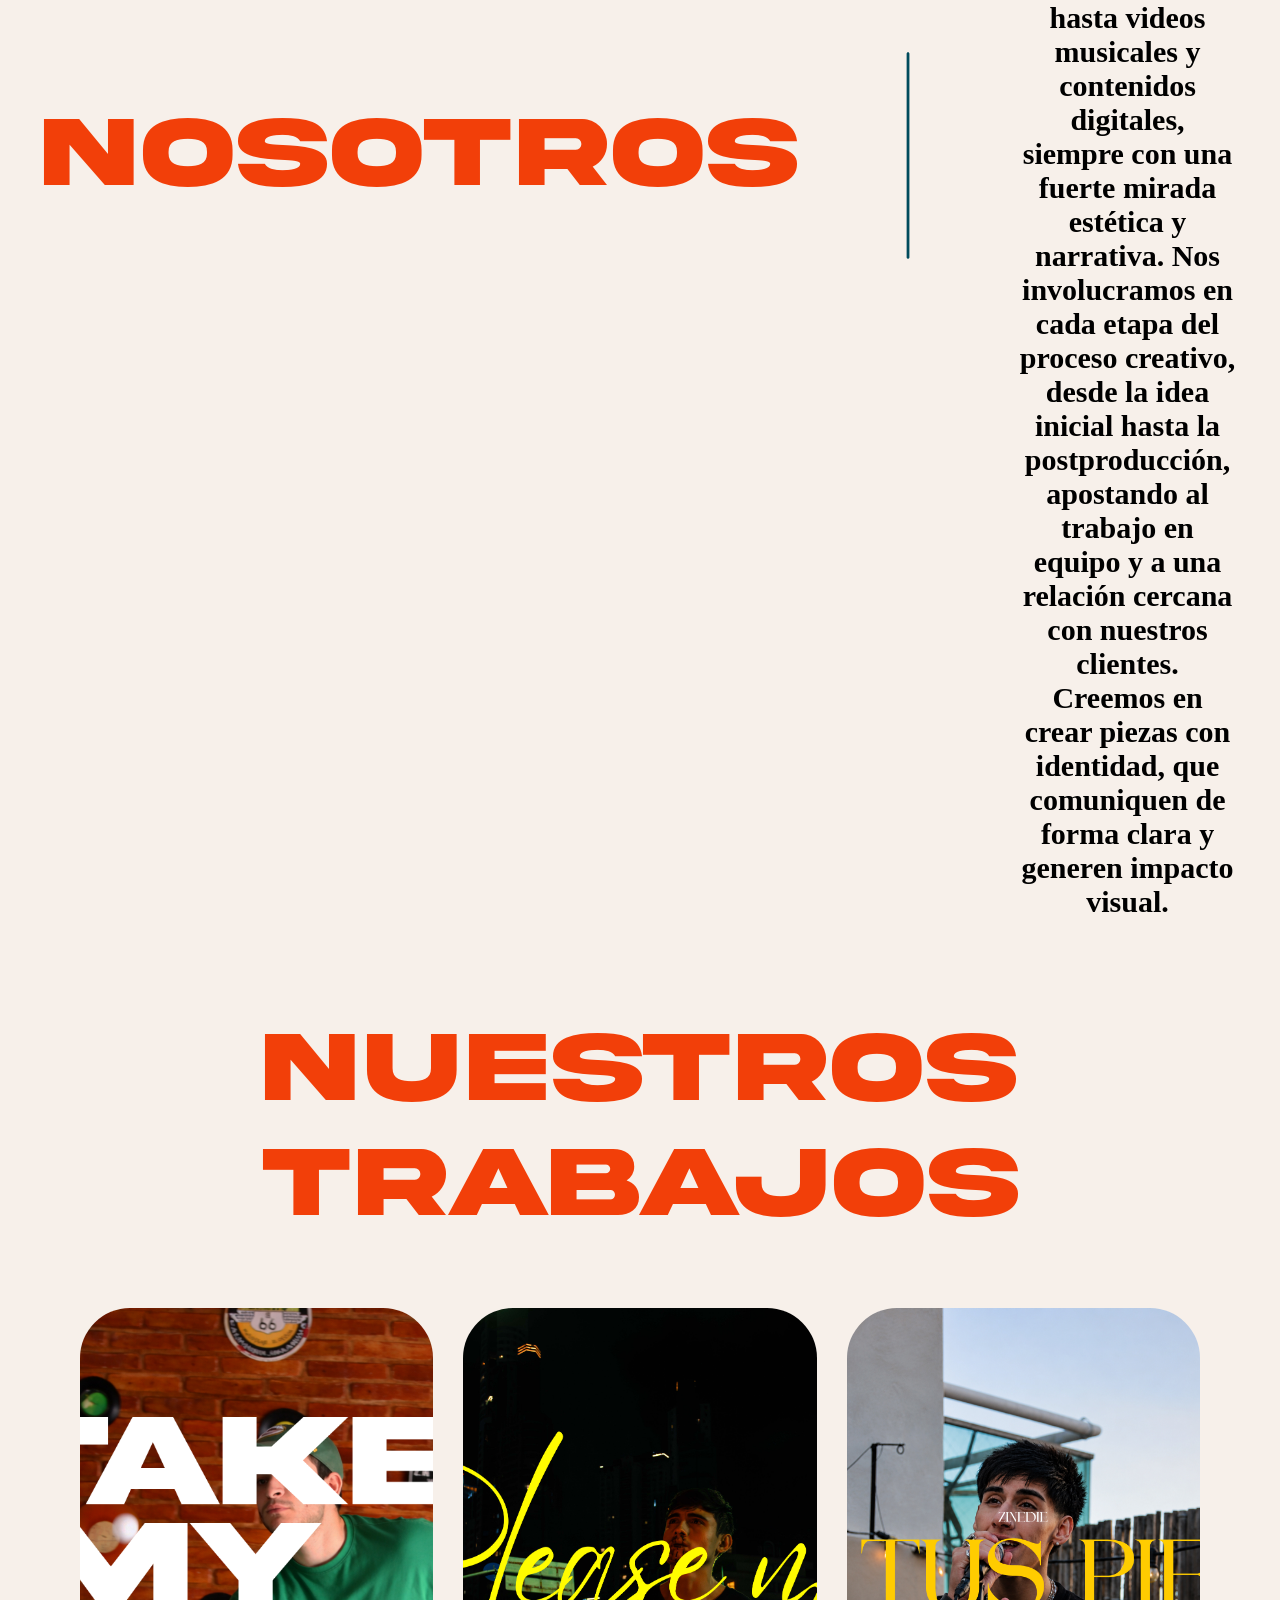
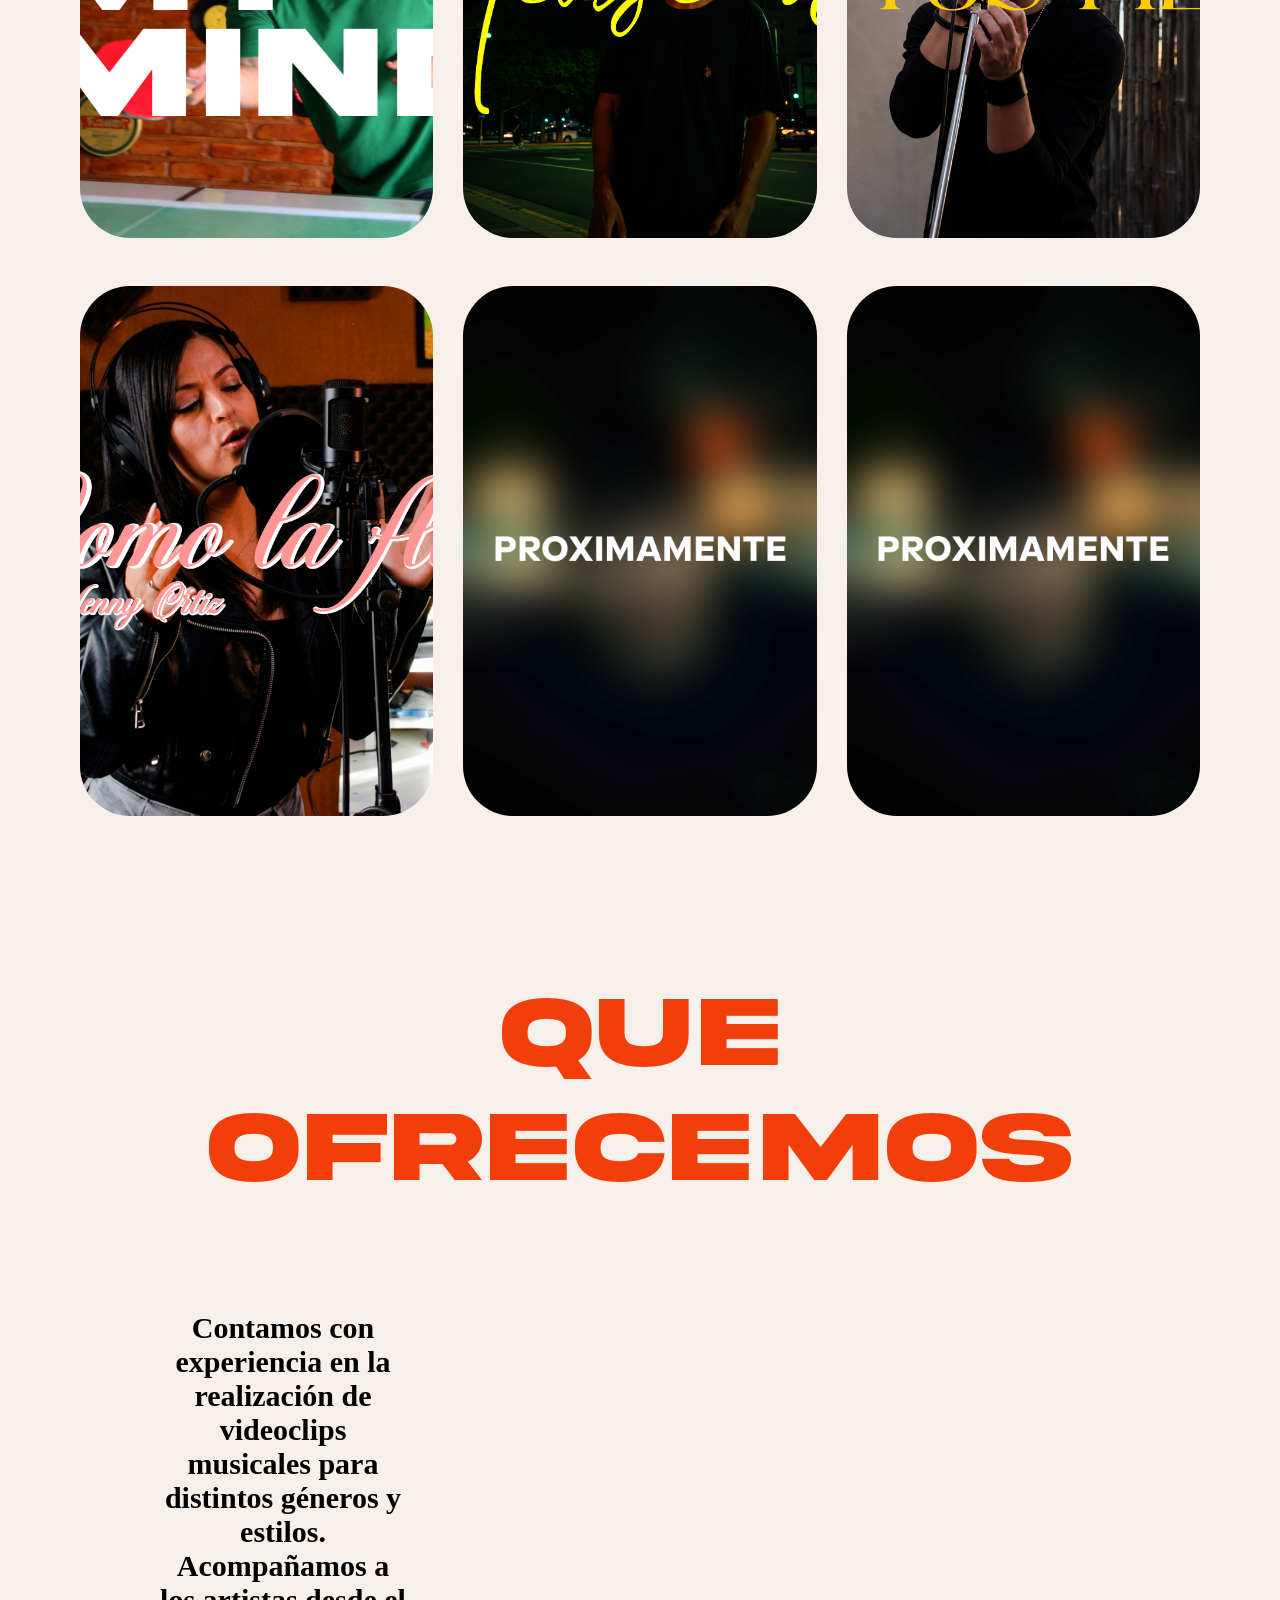
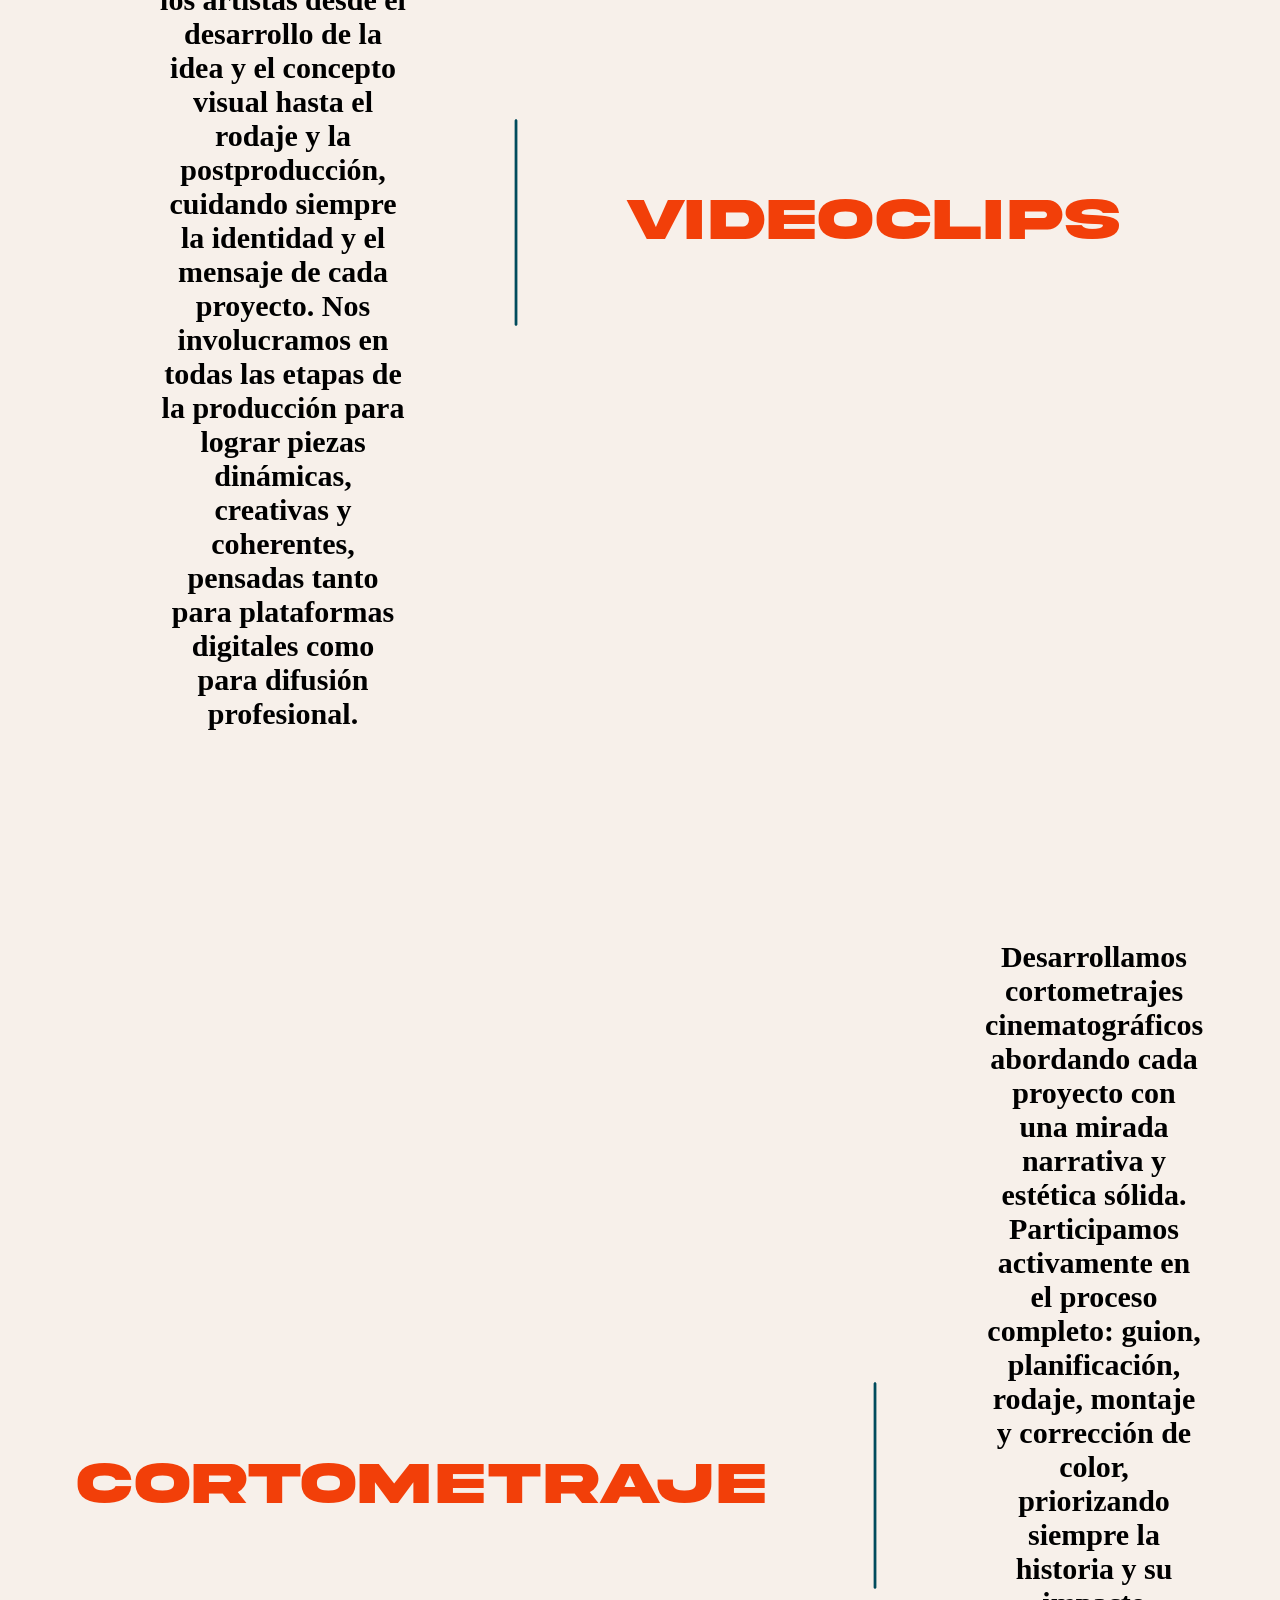
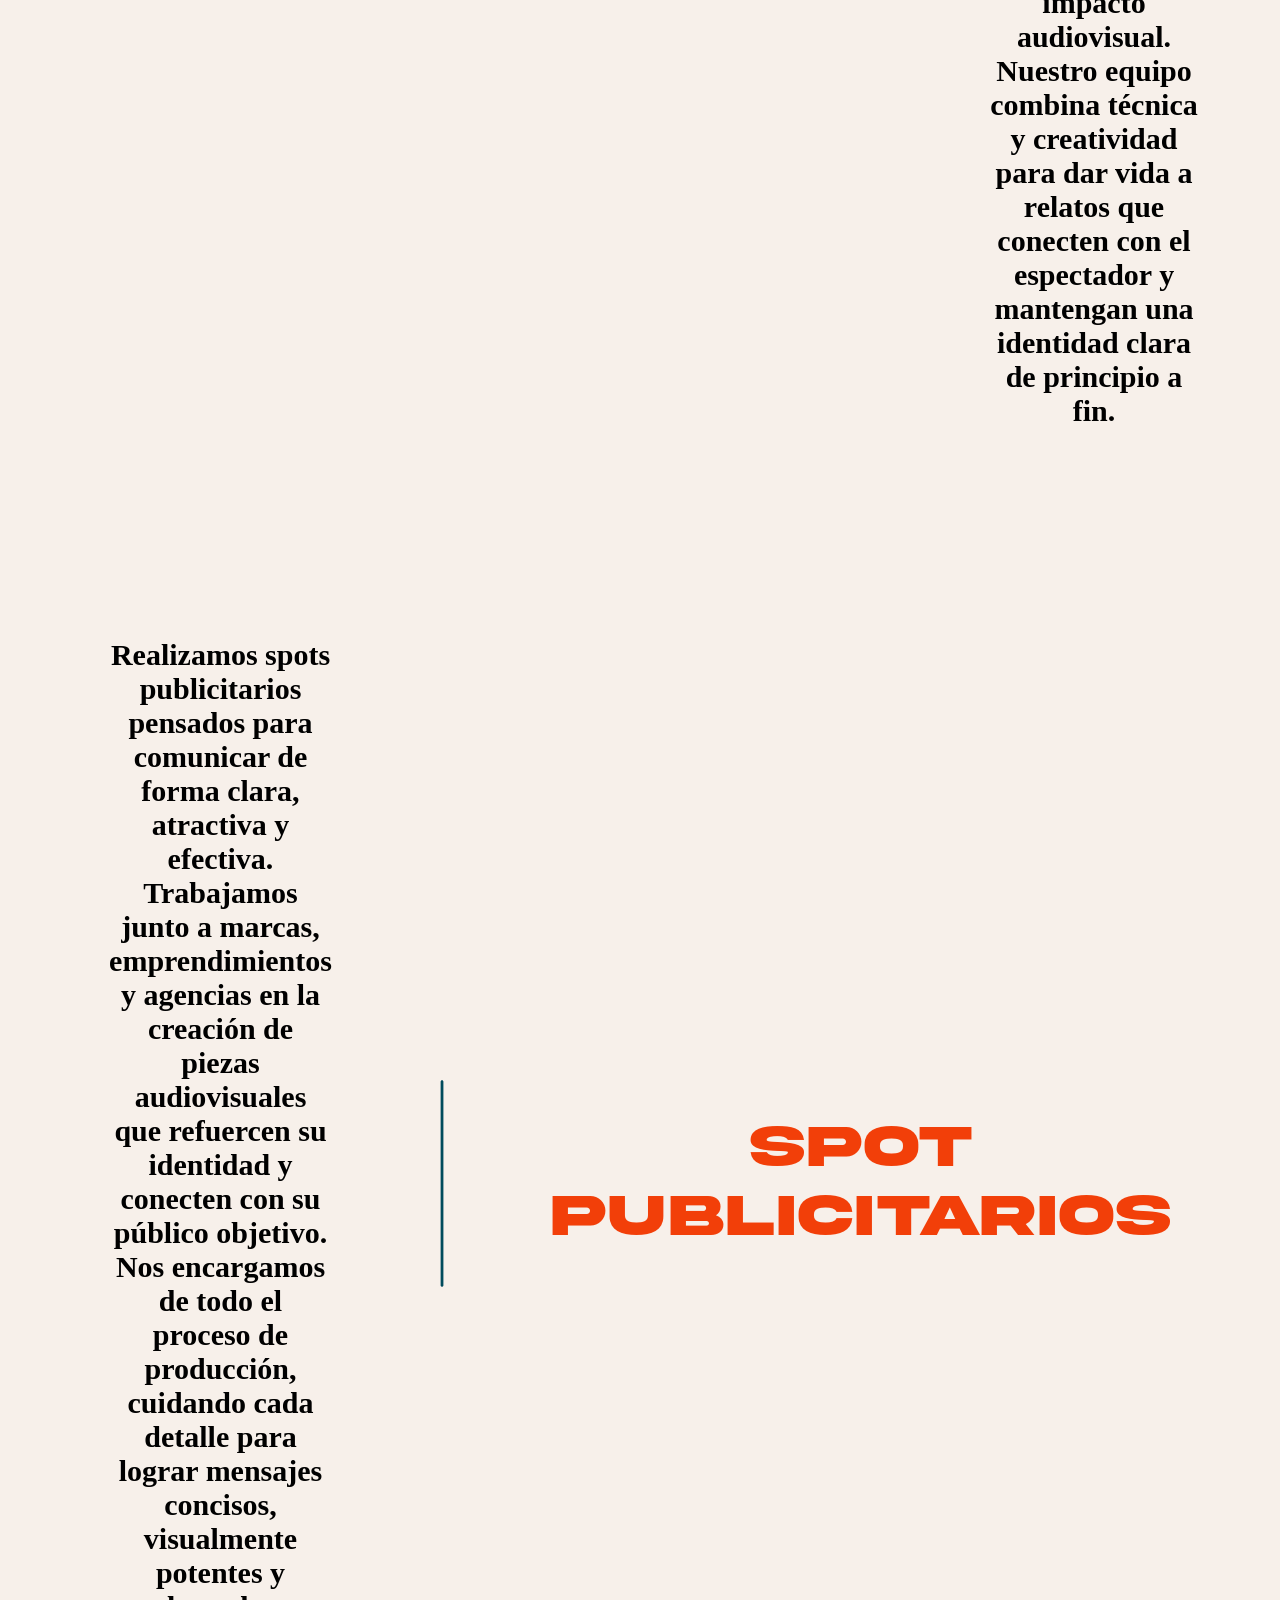
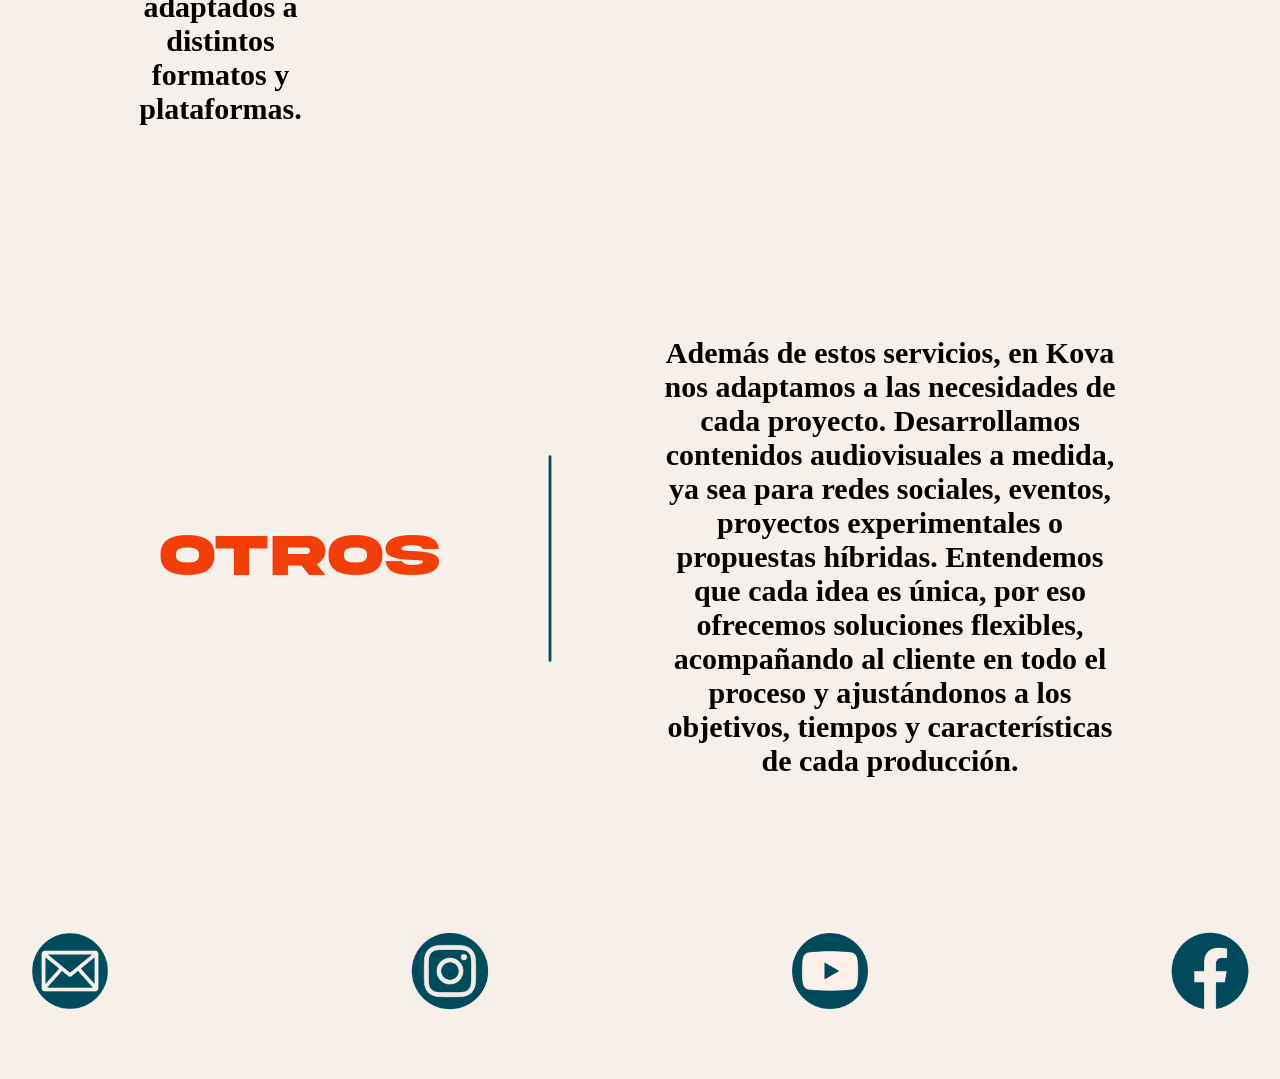
==== commit cbfbc5a1: "Actualización web Kova" ====
--- a/index.html
+++ b/index.html
@@ -41,8 +41,16 @@
             </div>  
             <div class="trabajos_fila_2">
                 <div class="prueba_4">
-                        <img src="./IMAGENES/PORTFOLIO/Upside Down 1.jpg" class="prueba_3_fondo" alt="">
-                        <img src="./IMAGENES/PORTFOLIO/Proximamanete.png" class="prueba_3_titulo" alt="">   
+                        <a href="como_la_flor.html"><img src="./IMAGENES/PORTFOLIO/Como La Flor.jpg" class="prueba_4_fondo" alt=""></a>
+                        <a href="como_la_flor.html"><img src="./IMAGENES/PORTFOLIO/Como La Flor titulo.png" class="prueba_4_titulo" alt=""></a>   
+                </div>
+                <div class="prueba_5">
+                        <img src="./IMAGENES/PORTFOLIO/Upside Down 1.jpg" class="prueba_5_fondo" alt="">
+                        <img src="./IMAGENES/PORTFOLIO/Proximamanete.png" class="prueba_5_titulo" alt="">   
+                </div>
+                <div class="prueba_6">
+                        <img src="./IMAGENES/PORTFOLIO/Upside Down 1.jpg" class="prueba_6_fondo" alt="">
+                        <img src="./IMAGENES/PORTFOLIO/Proximamanete.png" class="prueba_6_titulo" alt="">   
                 </div>
             </div>         
         </div>
--- a/style.css
+++ b/style.css
@@ -319,7 +319,7 @@
   top: 50%;
   left: 50%; /* 👈 ESTO FALTABA */
   transform: translate(-50%, -50%);
-  width: 300px;
+  width: 520px;
 }
 
 /* EFECTO HOVER */
@@ -1238,4 +1238,150 @@
     font-size: 20px;
   }
 
+}
+
+/*===============================================================================COMO LA FLOR====================================================================================*/
+
+
+.como_la_flor_video {
+  position: relative;
+  width: 100%;
+  height: 60rem;
+  cursor: pointer;
+  overflow: hidden;
+}
+
+.como_la_flor_thumbnail {
+  width: 100%;
+  height: 100%;
+  object-fit: cover;
+  display: block;
+}
+
+.como_la_flor_video_boton {
+  position: absolute;
+  top: 50%;
+  left: 50%;
+  width: 80px;
+  height: 80px;
+  background: rgba(0, 0, 0, 0.6);
+  border-radius: 50%;
+  transform: translate(-50%, -50%);
+}
+
+.como_la_flor_video_boton::before {
+  content: "";
+  position: absolute;
+  left: 32px;
+  top: 22px;
+  border-style: solid;
+  border-width: 18px 0 18px 28px;
+  border-color: transparent transparent transparent white;
+}
+
+.imagen_inicio_como_la_flor {
+  position: relative;
+}
+
+.fondo_inicio_como_la_flor img {
+  width: 100%;
+  display: block;
+}
+
+.titulo_inicio_como_la_flor {
+  position: absolute;
+  top: 50%;
+  left: 50%;
+  transform: translate(-50%, -50%);
+  z-index: 2;
+}
+
+.titulo_inicio_como_la_flor img {
+  width: 70rem;
+}
+
+.descripcion_como_la_flor {
+  margin: 5rem;
+  
+  display: flex;
+  flex-direction: column;
+  gap: 60px; /* separación entre bloques */
+}
+
+.descripcion_como_la_flor h2 {
+  font-size: 30px;
+}
+
+.descripcion_1_como_la_flor,
+.descripcion_2_como_la_flor {
+  display: flex;
+  align-items: center;
+  gap: 40px;
+}
+
+.descripcion_1_como_la_flor h2,
+.descripcion_2_como_la_flor h2 {
+  flex: 1;
+}
+
+.descripcion_1_como_la_flor img,
+.descripcion_2_como_la_flor img {
+  width: 1000px;
+  height: auto;
+  border-radius: 50px;
+}
+
+
+/* 📱 MOBILE */
+@media (max-width: 768px) {
+
+  /* TEXTOS */
+  .descripcion_como_la_flor {
+    margin: 2rem;
+    gap: 30px;
+  }
+
+  .descripcion_como_la_flor h2 {
+    font-size: 18px;
+    line-height: 1.5;
+  }
+
+  /* BLOQUES → vertical */
+  .descripcion_1_como_la_flor,
+  .descripcion_2_como_la_flor {
+    flex-direction: column;
+    gap: 20px;
+  }
+
+  /* IMÁGENES */
+  .descripcion_1_como_la_flor img,
+  .descripcion_2_como_la_flor img {
+    width: 100%;
+    border-radius: 20px;
+  }
+
+  /* VIDEO */
+  .como_la_flor_video {
+    height: 250px;
+  }
+
+  /* BOTÓN VIDEO */
+  .como_la_flor_video_boton {
+    width: 50px;
+    height: 50px;
+  }
+
+  .como_la_flor_video_boton::before {
+    left: 18px;
+    top: 14px;
+    border-width: 12px 0 12px 18px;
+  }
+
+  /* CARRUSEL BOTONES */
+  .carousel_btn {
+    width: 35px;
+    height: 35px;
+    font-size: 20px;
+  }
+
 }
